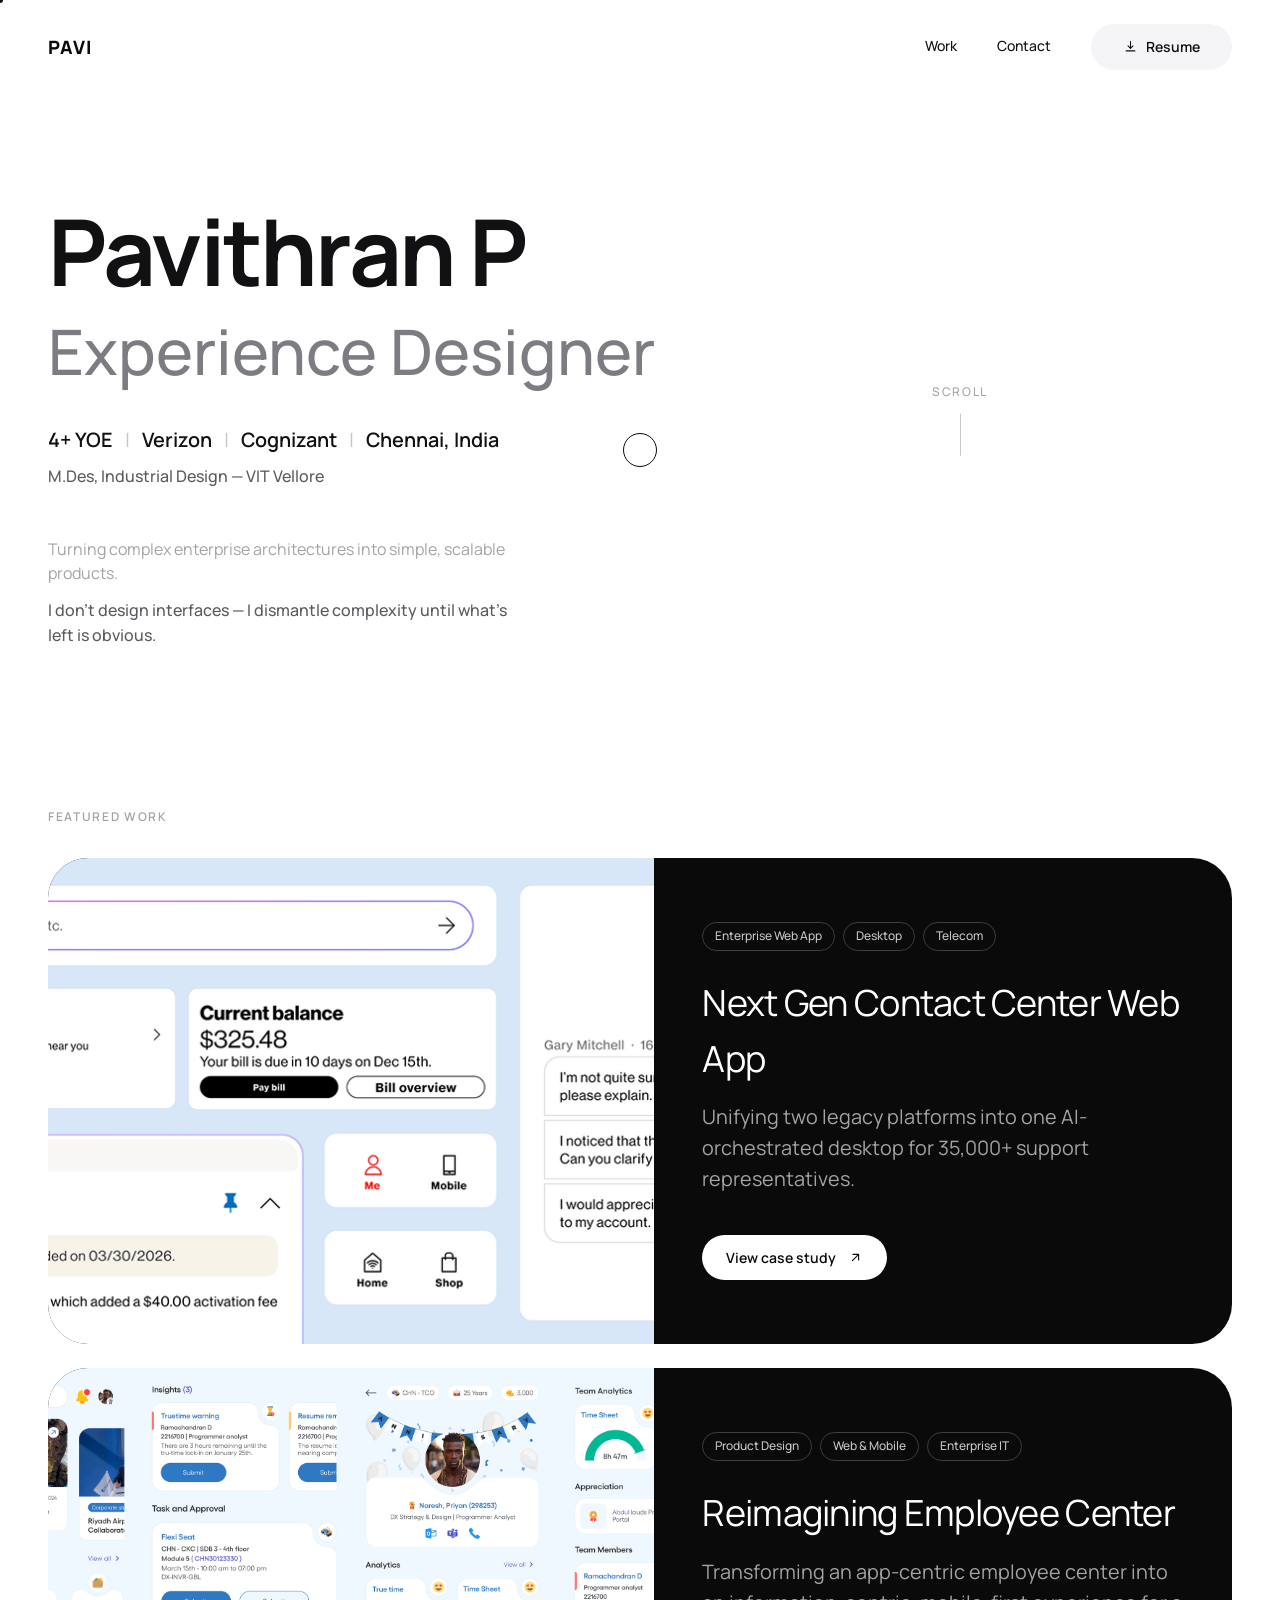
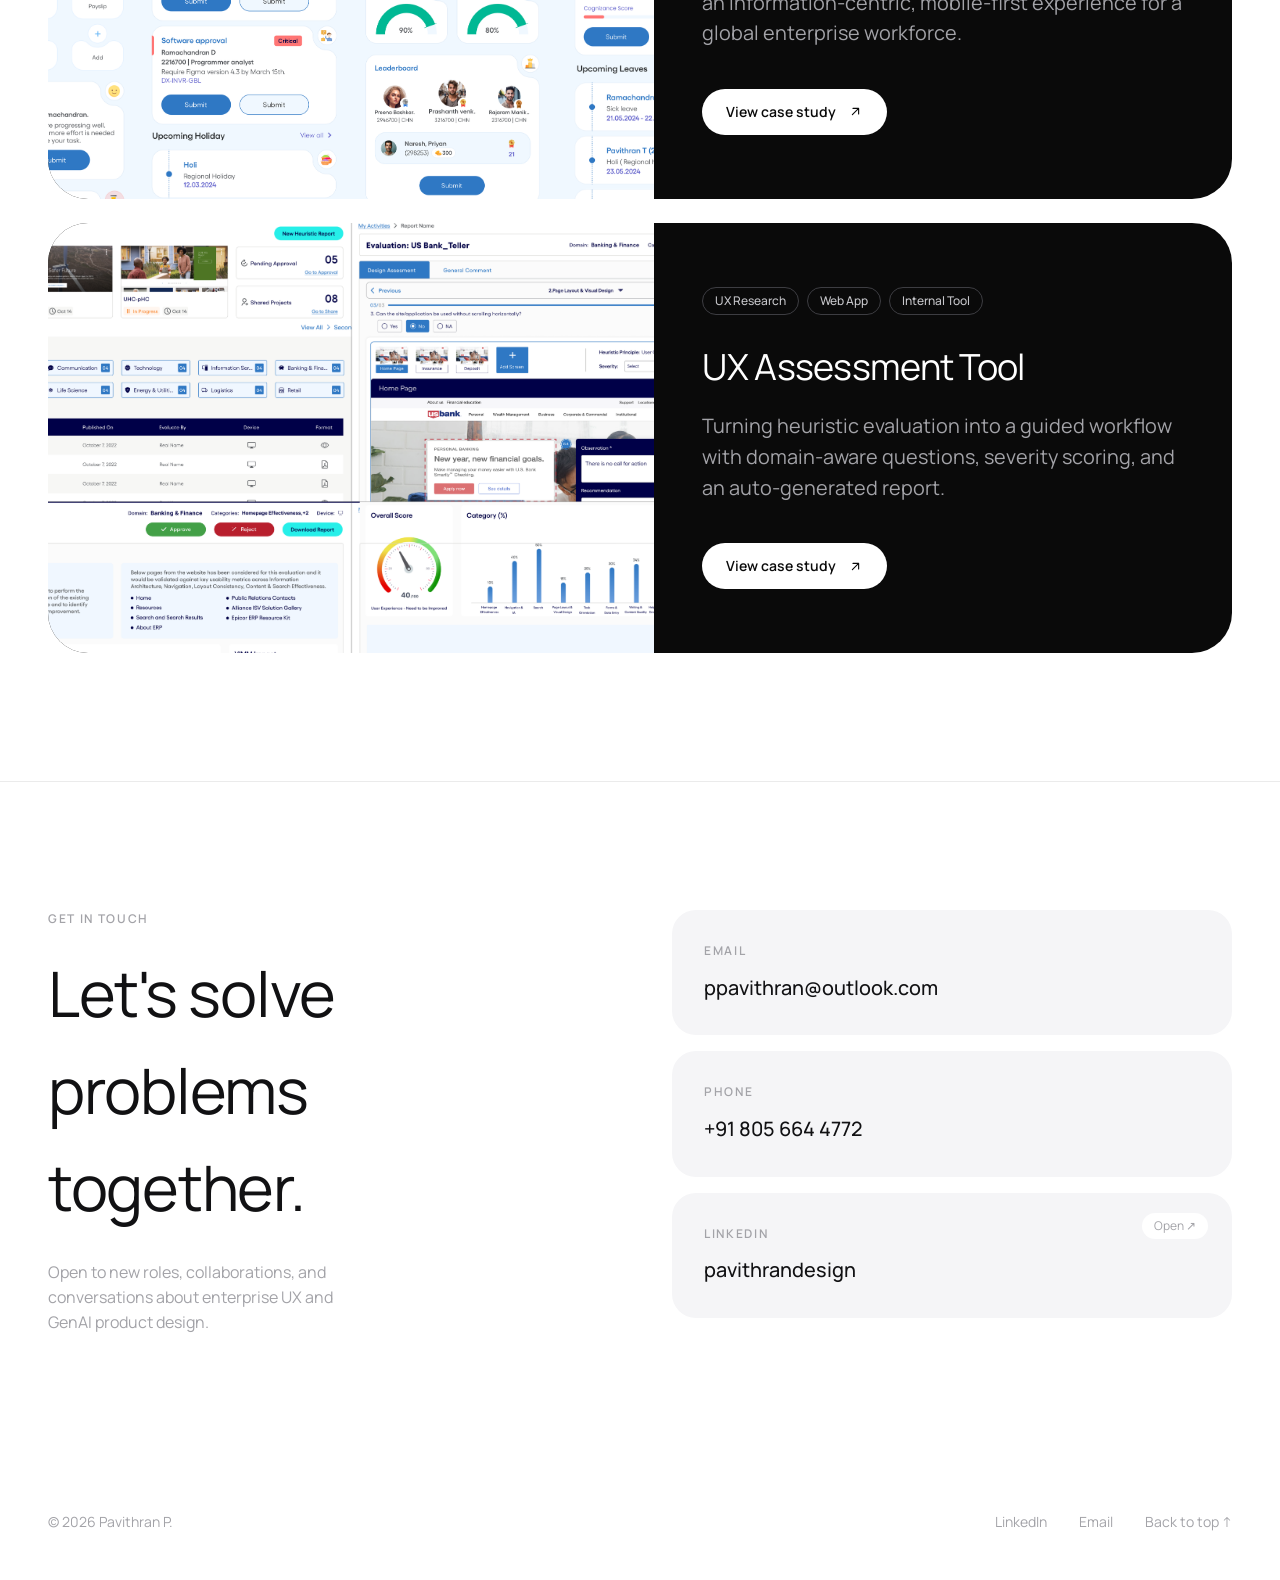
==== index.html @ 43419c45 "Revert homepage Featured Work to stacked layout Co-Authored-By: Claude Sonnet 5 <noreply@anthropic.c" ====
<!DOCTYPE html>
<html lang="en">
<head>
<meta charset="UTF-8">
<meta name="viewport" content="width=device-width, initial-scale=1.0">
<title>Pavithran P — Senior Product Designer, Enterprise UX</title>
<meta name="description" content="Pavithran P is a Senior Product Designer specializing in Enterprise UX and Conversational AI — turning complex enterprise architectures into simple, scalable products.">
<meta name="view-transition" content="same-origin">
<link rel="icon" type="image/png" href="assets/images/favicon.png">
<link rel="stylesheet" href="assets/css/styles.css">
</head>
<body>
<a class="skip-link" href="#main">Skip to content</a>

<header class="site-nav">
  <a href="index.html" class="nav-mark" aria-label="Pavithran P — Home">PAVI</a>
  <nav class="nav-links">
    <a class="nav-link" href="#work">Work</a>
    <a class="nav-link" href="#contact">Contact</a>
    <span class="magnetic-wrap">
      <a class="btn btn-ghost" data-magnetic href="assets/resume/Pavithran_Resume.pdf" download><svg viewBox="0 0 24 24" fill="none" xmlns="http://www.w3.org/2000/svg" width="15" height="15"><path d="M12 4v11m0 0l-4-4m4 4l4-4M5 19h14" stroke="currentColor" stroke-width="1.7" stroke-linecap="round" stroke-linejoin="round"/></svg>Resume</a>
    </span>
  </nav>
</header>

<main id="main">
  <section class="hero">
    <h1 class="hero-name">
      <span class="line"><span>Pavithran P</span></span>
    </h1>
    <div class="hero-role-wrap">
      <div class="role-rotator">
        <span class="is-active">Experience Designer</span>
        <span>Product Designer</span>
        <span>UX Researcher</span>
        <span>UX Strategist</span>
      </div>
    </div>
    <div class="hero-facts">
      <div class="fact-row">
        <span>4+ YOE</span>
        <span class="pipe">|</span>
        <span>Verizon</span>
        <span class="pipe">|</span>
        <span>Cognizant</span>
        <span class="pipe">|</span>
        <span>Chennai, India</span>
      </div>
      <div class="fact-row fact-row-secondary">
        <span>M.Des, Industrial Design — VIT Vellore</span>
      </div>
    </div>
    <p class="hero-caption">Turning complex enterprise architectures into simple, scalable products.</p>
    <p class="hero-caption hero-philosophy">I don't design interfaces — I dismantle complexity until what's left is obvious.</p>

    <a href="#work" class="hero-scroll-cue">
      <span>Scroll</span>
      <span class="cue-line"></span>
    </a>
  </section>

  <section class="work-section" id="work">
    <p class="eyebrow work-label">Featured Work</p>
    <div class="work-stack">
      <a class="featured-work" href="next-gen-contact-center.html" data-cursor-dark>
        <div class="featured-media" style="view-transition-name: cs-next-gen-contact-center-media;">
          <img src="assets/images/case-studies/next-gen-contact-center/cover.png" alt="Next Gen Contact Center Web App — unified agent desktop preview">
        </div>
        <div class="featured-content">
          <div class="chip-row">
            <span class="chip">Enterprise Web App</span>
            <span class="chip">Desktop</span>
            <span class="chip">Telecom</span>
          </div>
          <h3 style="view-transition-name: cs-next-gen-contact-center-title;">Next Gen Contact Center Web App</h3>
          <p>Unifying two legacy platforms into one AI-orchestrated desktop for 35,000+ support representatives.</p>
          <span class="featured-link">View case study
            <svg viewBox="0 0 24 24" fill="none" xmlns="http://www.w3.org/2000/svg"><path d="M7 17L17 7M17 7H8M17 7V16" stroke="currentColor" stroke-width="1.8" stroke-linecap="round" stroke-linejoin="round"/></svg>
          </span>
        </div>
      </a>
      <a class="featured-work" href="reimagining-employee-center.html" data-cursor-dark>
        <div class="featured-media" style="view-transition-name: cs-reimagining-employee-center-media;">
          <img src="assets/images/case-studies/reimagining-employee-center/cover.png" alt="Reimagined employee center — home, insights, profile, and team analytics screens">
        </div>
        <div class="featured-content">
          <div class="chip-row">
            <span class="chip">Product Design</span>
            <span class="chip">Web &amp; Mobile</span>
            <span class="chip">Enterprise IT</span>
          </div>
          <h3 style="view-transition-name: cs-reimagining-employee-center-title;">Reimagining Employee Center</h3>
          <p>Transforming an app-centric employee center into an information-centric, mobile-first experience for a global enterprise workforce.</p>
          <span class="featured-link">View case study
            <svg viewBox="0 0 24 24" fill="none" xmlns="http://www.w3.org/2000/svg"><path d="M7 17L17 7M17 7H8M17 7V16" stroke="currentColor" stroke-width="1.8" stroke-linecap="round" stroke-linejoin="round"/></svg>
          </span>
        </div>
      </a>
      <a class="featured-work" href="ux-assessment-tool.html" data-cursor-dark>
        <div class="featured-media" style="view-transition-name: cs-ux-assessment-tool-media;">
          <img src="assets/images/case-studies/ux-assessment-tool/cover.png" alt="UX Assessment Tool — My Activities dashboard, evaluation workspace, and generated report">
        </div>
        <div class="featured-content">
          <div class="chip-row">
            <span class="chip">UX Research</span>
            <span class="chip">Web App</span>
            <span class="chip">Internal Tool</span>
          </div>
          <h3 style="view-transition-name: cs-ux-assessment-tool-title;">UX Assessment Tool</h3>
          <p>Turning heuristic evaluation into a guided workflow with domain-aware questions, severity scoring, and an auto-generated report.</p>
          <span class="featured-link">View case study
            <svg viewBox="0 0 24 24" fill="none" xmlns="http://www.w3.org/2000/svg"><path d="M7 17L17 7M17 7H8M17 7V16" stroke="currentColor" stroke-width="1.8" stroke-linecap="round" stroke-linejoin="round"/></svg>
          </span>
        </div>
      </a>
    </div>
  </section>

  <section class="contact-section" id="contact">
    <div class="contact-intro">
      <p class="eyebrow" style="margin-bottom: var(--sp-4);">Get in touch</p>
      <h2 class="contact-heading">Let's solve problems together.</h2>
      <p class="contact-note">Open to new roles, collaborations, and conversations about enterprise UX and GenAI product design.</p>
    </div>
    <div class="contact-options">
      <div class="contact-card" data-copy="ppavithran@outlook.com">
        <p class="eyebrow">Email</p>
        <p class="contact-value">ppavithran@outlook.com</p>
        <button type="button" class="copy-btn" data-cursor-hover>Copy</button>
      </div>
      <div class="contact-card" data-copy="+91 805 664 4772">
        <p class="eyebrow">Phone</p>
        <p class="contact-value">+91 805 664 4772</p>
        <button type="button" class="copy-btn" data-cursor-hover>Copy</button>
      </div>
      <a class="contact-card" href="https://www.linkedin.com/in/pavithrandesigns/" target="_blank" rel="noopener" data-cursor-hover>
        <p class="eyebrow">LinkedIn</p>
        <p class="contact-value">pavithrandesign</p>
        <span class="copy-btn" style="opacity:1;">Open ↗</span>
      </a>
    </div>
  </section>
</main>

<footer class="site-footer">
  <span>&copy; <span id="year"></span> Pavithran P.</span>
  <div class="footer-links">
    <a href="https://www.linkedin.com/in/pavithrandesigns/" target="_blank" rel="noopener">LinkedIn</a>
    <a href="mailto:ppavithran@outlook.com">Email</a>
    <a class="back-to-top" href="#main">Back to top ↑</a>
  </div>
</footer>

<script>document.getElementById('year').textContent = new Date().getFullYear();</script>
<script src="assets/js/main.js"></script>
</body>
</html>
---- assets/css/styles.css ----
/* ==========================================================================
   PAVI — Design System
   Monochrome, flat, Apple-adjacent. Black / White / Cool Neutral Grey.
   Typography: Manrope, everywhere — UI, body, and display.
   ========================================================================== */

@import url('https://fonts.googleapis.com/css2?family=Manrope:wght@400;500;600;700;800&display=swap');

:root {
  /* ---- Color ---- */
  --black: #0a0a0a;
  --white: #ffffff;
  --grey-25: #fbfbfc;
  --grey-50: #f5f5f7;   /* cool neutral — Apple-adjacent */
  --grey-100: #ececee;
  --grey-200: #dedee1;
  --grey-300: #c6c6ca;
  --grey-400: #a3a3a8;
  --grey-500: #7c7c82;
  --grey-600: #5a5a60;
  --grey-700: #3d3d42;
  --grey-800: #232326;
  --ink: #111113;

  --surface: var(--white);
  --surface-alt: var(--grey-50);
  --text-primary: var(--ink);
  --text-secondary: var(--grey-600);
  --text-tertiary: var(--grey-400);
  --border-hairline: rgba(10, 10, 10, 0.08);

  /* ---- Type ---- */
  --font-sans: 'Manrope', -apple-system, BlinkMacSystemFont, 'Segoe UI', sans-serif;
  --font-serif: 'Manrope', -apple-system, BlinkMacSystemFont, 'Segoe UI', sans-serif;

  --fs-hero: clamp(2.75rem, 3.2rem + 3.2vw, 6.25rem);
  --fs-display: clamp(2.1rem, 2rem + 2.4vw, 4rem);
  --fs-h2: clamp(1.5rem, 1.3rem + 1.2vw, 2.25rem);
  --fs-cs-headline: clamp(1.75rem, 1.6rem + 1.8vw, 2.75rem); /* case-study section headlines — smaller than --fs-display */
  --fs-cs-stat: clamp(1.5rem, 1.4rem + 1.6vw, 2.5rem); /* case-study stat numbers — smaller than --fs-cs-headline */
  --fs-h3: clamp(1.15rem, 1.05rem + 0.5vw, 1.5rem);
  --fs-body-lg: clamp(1.05rem, 1rem + 0.3vw, 1.3rem);
  --fs-body: 1rem;
  --fs-small: 0.875rem;
  --fs-micro: 0.75rem;

  --lh-tight: 1.05;
  --lh-snug: 1.25;
  --lh-normal: 1.55;

  /* ---- Space (4px base) ---- */
  --sp-1: 0.25rem;
  --sp-2: 0.5rem;
  --sp-3: 0.75rem;
  --sp-4: 1rem;
  --sp-5: 1.5rem;
  --sp-6: 2rem;
  --sp-7: 2.5rem;
  --sp-8: 3rem;
  --sp-10: 4rem;
  --sp-12: 6rem;
  --sp-16: 8rem;
  --sp-20: 10rem;

  /* ---- Radius (soft, app-icon feel) ---- */
  --r-sm: 16px;
  --r-md: 24px;
  --r-lg: 32px;
  --r-xl: 40px;
  --r-pill: 999px;

  /* ---- Motion ---- */
  --ease-out: cubic-bezier(0.16, 1, 0.3, 1);
  --ease-in-out: cubic-bezier(0.65, 0, 0.35, 1);
  --dur-fast: 0.25s;
  --dur-med: 0.5s;
  --dur-slow: 0.9s;

  --container: 1320px;
  --gutter: clamp(1.25rem, 4vw, 3rem);

  view-transition-name: none;
}

/* ---- Reset ---- */
*, *::before, *::after { box-sizing: border-box; margin: 0; padding: 0; }
html { scroll-behavior: smooth; }
@media (prefers-reduced-motion: reduce) {
  html { scroll-behavior: auto; }
  *, *::before, *::after {
    animation-duration: 0.01ms !important;
    animation-iteration-count: 1 !important;
    transition-duration: 0.01ms !important;
    scroll-behavior: auto !important;
  }
}

body {
  font-family: var(--font-sans);
  background: var(--surface);
  color: var(--text-primary);
  font-size: var(--fs-body);
  line-height: var(--lh-normal);
  -webkit-font-smoothing: antialiased;
  overflow-x: hidden;
}

img, svg, video { display: block; max-width: 100%; }
a { color: inherit; text-decoration: none; }
ul, ol { list-style: none; }
button { font: inherit; color: inherit; background: none; border: none; cursor: pointer; }
input, textarea { font: inherit; }

h1, h2, h3, h4 { font-weight: 500; letter-spacing: -0.02em; }

.container {
  width: 100%;
  max-width: var(--container);
  margin: 0 auto;
  padding-left: var(--gutter);
  padding-right: var(--gutter);
}

.eyebrow {
  font-size: var(--fs-micro);
  font-weight: 600;
  letter-spacing: 0.14em;
  text-transform: uppercase;
  color: var(--text-tertiary);
}

.sr-only {
  position: absolute; width: 1px; height: 1px;
  padding: 0; margin: -1px; overflow: hidden;
  clip: rect(0,0,0,0); white-space: nowrap; border: 0;
}

/* Skip link */
.skip-link {
  position: absolute; top: -100px; left: var(--sp-4);
  background: var(--black); color: var(--white);
  padding: var(--sp-3) var(--sp-5); border-radius: var(--r-sm);
  z-index: 999; transition: top var(--dur-fast) var(--ease-out);
}
.skip-link:focus { top: var(--sp-4); }

/* ==========================================================================
   Custom Cursor (concentric dot + outline) — desktop / fine pointer only
   ========================================================================== */
.cursor-dot,
.cursor-ring {
  position: fixed;
  top: 0; left: 0;
  pointer-events: none;
  z-index: 9999;
  border-radius: 50%;
  transform: translate(-50%, -50%);
  will-change: transform;
}
.cursor-dot {
  width: 6px; height: 6px;
  background: var(--black);
  transition: opacity var(--dur-fast) var(--ease-out), width var(--dur-fast) var(--ease-out), height var(--dur-fast) var(--ease-out), background var(--dur-fast) var(--ease-out);
}
.cursor-ring {
  width: 34px; height: 34px;
  border: 1.5px solid var(--black);
  transition: opacity var(--dur-fast) var(--ease-out), width var(--dur-med) var(--ease-out), height var(--dur-med) var(--ease-out), border-color var(--dur-fast) var(--ease-out), background var(--dur-fast) var(--ease-out);
}
body.has-custom-cursor { cursor: none; }
body.has-custom-cursor a,
body.has-custom-cursor button,
body.has-custom-cursor .featured-work { cursor: none; }

.cursor-ring.is-hovering {
  width: 56px; height: 56px;
  background: rgba(10,10,10,0.04);
}
.cursor-ring.is-hidden,
.cursor-dot.is-hidden { opacity: 0; }
.cursor-ring.is-dark { border-color: var(--white); }
.cursor-dot.is-dark { background: var(--white); }

@media (hover: none), (pointer: coarse) {
  .cursor-dot, .cursor-ring { display: none; }
}

/* ==========================================================================
   Nav
   ========================================================================== */
.site-nav {
  position: sticky;
  top: 0;
  z-index: 500;
  display: flex;
  align-items: center;
  justify-content: space-between;
  padding: var(--sp-5) var(--gutter);
  background: rgba(255,255,255,0.72);
  backdrop-filter: none;
  border-bottom: 1px solid transparent;
  transition: transform var(--dur-med) var(--ease-out), border-color var(--dur-med) var(--ease-out), background var(--dur-med) var(--ease-out);
}
.site-nav.is-scrolled {
  background: rgba(255,255,255,0.92);
  border-bottom-color: var(--border-hairline);
}
.site-nav.is-hidden { transform: translateY(-100%); }

.nav-mark {
  display: flex;
  align-items: center;
  gap: var(--sp-2);
  font-family: var(--font-sans);
  font-weight: 800;
  font-size: 1.15rem;
  letter-spacing: 0.06em;
  color: var(--black);
}

.nav-back {
  display: flex;
  align-items: center;
  gap: var(--sp-2);
  font-size: var(--fs-small);
  font-weight: 500;
  padding: var(--sp-2) var(--sp-3);
  margin-left: calc(var(--sp-3) * -1);
  border-radius: var(--r-pill);
  transition: background var(--dur-fast) var(--ease-out), gap var(--dur-fast) var(--ease-out);
}
.nav-back:hover { background: var(--grey-100); gap: var(--sp-3); }
.nav-back svg { width: 16px; height: 16px; }

.nav-case-name {
  position: absolute;
  left: 50%;
  transform: translateX(-50%);
  font-size: var(--fs-small);
  font-weight: 500;
  color: var(--text-secondary);
  white-space: nowrap;
}

.nav-links {
  display: flex;
  align-items: center;
  gap: var(--sp-7);
}
.nav-link {
  font-size: var(--fs-small);
  font-weight: 500;
  position: relative;
  padding-bottom: 2px;
}
.nav-link::after {
  content: '';
  position: absolute;
  left: 0; bottom: -2px;
  width: 100%; height: 1px;
  background: currentColor;
  transform: scaleX(0);
  transform-origin: right;
  transition: transform var(--dur-fast) var(--ease-out);
}
.nav-link:hover::after { transform: scaleX(1); transform-origin: left; }

.btn {
  display: inline-flex;
  align-items: center;
  justify-content: center;
  gap: var(--sp-2);
  font-size: var(--fs-small);
  font-weight: 600;
  padding: var(--sp-3) var(--sp-6);
  border-radius: var(--r-pill);
  white-space: nowrap;
}
.btn-primary { background: var(--black); color: var(--white); }
.btn-primary:hover { background: var(--grey-800); }
.btn-ghost { background: var(--grey-50); color: var(--text-primary); }
.btn-ghost:hover { background: var(--grey-100); }

.magnetic-wrap { display: inline-block; }

/* ==========================================================================
   Hero
   ========================================================================== */
.hero {
  position: relative;
  padding: clamp(4rem, 12vh, 8rem) var(--gutter) var(--sp-12);
  max-width: var(--container);
  margin: 0 auto;
}

/* Scroll cue — sits in the open space beside the hero text, quiet by design */
.hero-scroll-cue {
  position: absolute;
  left: 75%;
  top: 50%;
  transform: translate(-50%, -50%);
  display: flex;
  flex-direction: column;
  align-items: center;
  gap: var(--sp-3);
  opacity: 0;
  transition: opacity 1s var(--ease-out) 1s;
}
.is-loaded .hero-scroll-cue { opacity: 1; }
.hero-scroll-cue span:first-child {
  font-size: var(--fs-micro);
  font-weight: 500;
  letter-spacing: 0.14em;
  text-transform: uppercase;
  color: var(--text-tertiary);
  transition: color var(--dur-fast) var(--ease-out);
}
.hero-scroll-cue:hover span:first-child { color: var(--text-secondary); }
.hero-scroll-cue .cue-line {
  width: 1px;
  height: 42px;
  background: var(--grey-300);
  animation: cue-breathe 2.2s ease-in-out infinite;
}
@keyframes cue-breathe {
  0%, 100% { opacity: 0.35; transform: translateY(0); }
  50% { opacity: 1; transform: translateY(6px); }
}
@media (max-width: 1180px) { .hero-scroll-cue { display: none; } }
@media (prefers-reduced-motion: reduce) { .hero-scroll-cue .cue-line { animation: none; } }

/* Name — the dominant element in the hero */
.hero-name {
  font-family: var(--font-sans);
  font-weight: 700;
  font-size: var(--fs-hero);
  line-height: var(--lh-tight);
  letter-spacing: -0.03em;
}
.hero-name .line { display: block; overflow: hidden; }
.hero-name .line span {
  display: inline-block;
  transform: translateY(110%);
  transition: transform 0.9s var(--ease-out);
}
.is-loaded .hero-name .line span { transform: translateY(0); }
.hero-name .line:nth-child(1) span { transition-delay: 0.05s; }

/* Rotating role — second-largest beat, sits right under the name */
.hero-role-wrap {
  margin-top: var(--sp-3);
  overflow: hidden;
  opacity: 0;
  transform: translateY(16px);
  transition: opacity 0.8s var(--ease-out) 0.3s, transform 0.8s var(--ease-out) 0.3s;
}
.is-loaded .hero-role-wrap { opacity: 1; transform: translateY(0); }
.hero-role-wrap .role-rotator {
  position: relative;
  font-size: var(--fs-display);
  height: 1.3em;
  line-height: 1.3;
}
.hero-role-wrap .role-rotator span {
  position: absolute;
  left: 0; top: 0;
  font-family: var(--font-sans);
  font-style: normal;
  font-weight: 500;
  font-size: inherit;
  line-height: inherit;
  color: var(--grey-500);
  opacity: 0;
  transform: translateY(20px);
  transition: opacity 0.5s var(--ease-in-out), transform 0.5s var(--ease-in-out);
}
.hero-role-wrap .role-rotator span.is-active { opacity: 1; transform: translateY(0); }
.hero-role-wrap .role-rotator span.is-exiting { opacity: 0; transform: translateY(-20px); }

/* Fact rows — 5 YOE / Verizon / Cognizant, then M.Des — sit right under the role */
.hero-facts {
  margin-top: var(--sp-6);
  display: flex;
  flex-direction: column;
  gap: var(--sp-2);
  opacity: 0;
  transform: translateY(12px);
  transition: opacity 0.8s var(--ease-out) 0.4s, transform 0.8s var(--ease-out) 0.4s;
}
.is-loaded .hero-facts { opacity: 1; transform: translateY(0); }
.hero-facts .fact-row {
  display: flex;
  flex-wrap: wrap;
  align-items: center;
  gap: var(--sp-2) var(--sp-3);
  font-size: var(--fs-body-lg);
  font-weight: 600;
  color: var(--text-primary);
}
.hero-facts .fact-row .pipe { color: var(--grey-300); font-weight: 400; }
.hero-facts .fact-row.fact-row-secondary { font-size: var(--fs-body); font-weight: 500; color: var(--text-secondary); }

/* Secondary, smaller supporting lines */
.hero-caption {
  margin-top: var(--sp-3);
  max-width: 48ch;
  font-size: var(--fs-body);
  color: var(--text-tertiary);
  opacity: 0;
  transform: translateY(10px);
  transition: opacity 0.8s var(--ease-out) 0.5s, transform 0.8s var(--ease-out) 0.5s;
}
.is-loaded .hero-caption { opacity: 1; transform: translateY(0); }
.hero-caption:first-of-type { margin-top: var(--sp-8); }
.hero-caption.hero-philosophy { color: var(--text-secondary); font-weight: 500; }

/* ==========================================================================
   Featured Work — editorial split layout (no grid, single case study)
   ========================================================================== */
.work-section { padding: var(--sp-10) var(--gutter) var(--sp-16); max-width: var(--container); margin: 0 auto; }
.work-label { margin-bottom: var(--sp-6); }

.work-stack {
  display: flex;
  flex-direction: column;
  gap: var(--sp-5);
}
.work-stack .cs-next-card {
  margin: 0;
}

.featured-work {
  display: grid;
  grid-template-columns: 1.05fr 1fr;
  align-items: stretch;
  border-radius: var(--r-xl);
  overflow: hidden;
  background: var(--black);
  color: var(--white);
  opacity: 0;
  transform: translateY(28px);
  transition: opacity var(--dur-slow) var(--ease-out), transform var(--dur-slow) var(--ease-out);
}
.featured-work.is-visible { opacity: 1; transform: translateY(0); }

.featured-media {
  position: relative;
  min-height: 420px;
  overflow: hidden;
}
.featured-media img,
.featured-media .placeholder-block {
  width: 100%; height: 100%;
  object-fit: cover;
  border-radius: 0;
  transition: transform 0.7s var(--ease-out);
}
.featured-work:hover .featured-media img,
.featured-work:hover .featured-media .placeholder-block { transform: scale(1.03); }

.featured-content {
  padding: var(--sp-10) var(--sp-8);
  display: flex;
  flex-direction: column;
  justify-content: center;
}
.chip-row {
  display: flex;
  flex-wrap: wrap;
  gap: var(--sp-2);
  margin-bottom: var(--sp-5);
}
.chip {
  font-size: var(--fs-micro);
  font-weight: 500;
  color: var(--grey-300);
  border: 1px solid var(--grey-700);
  padding: var(--sp-1) var(--sp-3);
  border-radius: var(--r-pill);
}
.featured-content h3 {
  font-family: var(--font-serif);
  font-size: var(--fs-h2);
  font-weight: 400;
  margin-bottom: var(--sp-4);
}
.featured-content p {
  color: var(--grey-400);
  font-size: var(--fs-body-lg);
  max-width: 42ch;
  margin-bottom: var(--sp-7);
}
.featured-link {
  display: inline-flex;
  align-items: center;
  gap: var(--sp-3);
  font-size: var(--fs-small);
  font-weight: 600;
  width: fit-content;
  padding: var(--sp-3) var(--sp-5);
  border-radius: var(--r-pill);
  background: var(--white);
  color: var(--black);
  transition: gap var(--dur-fast) var(--ease-out);
}
.featured-work:hover .featured-link { gap: var(--sp-4); }
.featured-link svg { width: 15px; height: 15px; }

/* ==========================================================================
   Contact section — two columns: message + contact options
   ========================================================================== */
.contact-section {
  padding: var(--sp-16) var(--gutter);
  max-width: var(--container);
  margin: 0 auto;
  border-top: 1px solid var(--border-hairline);
  display: grid;
  grid-template-columns: 1fr 1fr;
  gap: var(--sp-10);
  align-items: start;
}
.contact-intro { max-width: 32ch; }
.contact-heading {
  font-family: var(--font-serif);
  font-weight: 400;
  font-size: var(--fs-display);
}
.contact-note {
  margin-top: var(--sp-5);
  font-size: var(--fs-body);
  color: var(--text-tertiary);
  max-width: 40ch;
}
.contact-options {
  display: flex;
  flex-direction: column;
  gap: var(--sp-4);
}
.contact-card {
  border-radius: var(--r-md);
  background: var(--grey-50);
  padding: var(--sp-6);
  position: relative;
}
.contact-card .eyebrow { margin-bottom: var(--sp-3); }
.contact-card .contact-value {
  font-size: var(--fs-body-lg);
  font-weight: 500;
}
.copy-btn {
  position: absolute;
  top: var(--sp-5); right: var(--sp-5);
  font-size: var(--fs-micro);
  color: var(--text-tertiary);
  padding: var(--sp-1) var(--sp-3);
  border-radius: var(--r-pill);
  background: var(--white);
  opacity: 0;
  transform: translateY(-4px);
  transition: opacity var(--dur-fast), transform var(--dur-fast);
}
.contact-card:hover .copy-btn { opacity: 1; transform: translateY(0); }
.copy-btn.is-copied { color: var(--black); font-weight: 600; }

/* ==========================================================================
   Footer
   ========================================================================== */
.site-footer {
  padding: var(--sp-8) var(--gutter);
  max-width: var(--container);
  margin: 0 auto;
  display: flex;
  align-items: center;
  justify-content: space-between;
  flex-wrap: wrap;
  gap: var(--sp-4);
  font-size: var(--fs-small);
  color: var(--text-tertiary);
}
.footer-links { display: flex; gap: var(--sp-6); }
.footer-links a { transition: color var(--dur-fast); }
.footer-links a:hover { color: var(--text-primary); }
.back-to-top {
  display: inline-flex; align-items: center; gap: var(--sp-2);
  transition: gap var(--dur-fast);
}
.back-to-top:hover { gap: var(--sp-3); color: var(--text-primary); }

/* ==========================================================================
   Placeholder block (reusable)
   ========================================================================== */
.placeholder-block {
  width: 100%; height: 100%;
  min-height: 220px;
  background:
    repeating-linear-gradient(135deg, var(--grey-100) 0 2px, transparent 2px 14px);
  background-color: var(--grey-50);
  border-radius: inherit;
  display: flex;
  align-items: center;
  justify-content: center;
}
.placeholder-block .placeholder-tag {
  font-size: var(--fs-micro);
  letter-spacing: 0.08em;
  text-transform: uppercase;
  color: var(--grey-400);
  background: var(--white);
  padding: var(--sp-2) var(--sp-4);
  border-radius: var(--r-pill);
  border: 1px solid var(--border-hairline);
}

/* ==========================================================================
   Responsive
   ========================================================================== */
@media (max-width: 1024px) {
  .featured-work { grid-template-columns: 1fr; }
  .featured-media { min-height: 320px; }
  .contact-section { grid-template-columns: 1fr; }
}
@media (max-width: 640px) {
  .nav-links { gap: var(--sp-4); }
  .nav-links .nav-link { display: none; }
  .nav-case-name { display: none; }
  .site-nav { padding: var(--sp-4) var(--gutter); }
}

/* ==========================================================================
   Case Study Page
   ========================================================================== */
.cs-hero {
  padding: clamp(3rem, 10vh, 6rem) var(--gutter) var(--sp-10);
  max-width: var(--container);
  margin: 0 auto;
}
.cs-hero .eyebrow { margin-bottom: var(--sp-5); }
.cs-hero h1 {
  font-family: var(--font-serif);
  font-weight: 400;
  font-size: var(--fs-hero);
  line-height: var(--lh-tight);
  max-width: 20ch;
}
.cs-hero .cs-dek {
  margin-top: var(--sp-6);
  font-size: var(--fs-body-lg);
  color: var(--text-secondary);
  max-width: 56ch;
}
.cs-hero .cs-meta {
  margin-top: var(--sp-8);
  display: flex;
  gap: var(--sp-8);
  flex-wrap: wrap;
  padding-top: var(--sp-6);
  border-top: 1px solid var(--border-hairline);
}
.cs-meta-item .eyebrow { margin-bottom: var(--sp-2); }
.cs-meta-item p { font-size: var(--fs-small); max-width: 26ch; color: var(--text-secondary); }

.cs-cover {
  max-width: var(--container);
  margin: 0 auto var(--sp-16);
  padding: 0 var(--gutter);
}
.cs-cover .placeholder-block { min-height: 420px; border-radius: var(--r-xl); }

.cs-section {
  max-width: var(--container);
  margin: 0 auto;
  padding: var(--sp-16) var(--gutter);
  border-top: 1px solid var(--border-hairline);
}
.cs-section-inner { display: grid; grid-template-columns: 0.8fr 2.2fr; gap: var(--sp-10); }
.cs-section-label { position: sticky; top: 7rem; align-self: start; }

.cs-headline {
  font-family: var(--font-serif);
  font-weight: 400;
  font-size: var(--fs-cs-headline);
  line-height: var(--lh-tight);
  max-width: 20ch;
  margin-bottom: var(--sp-6);
}
.cs-headline .reveal-line { overflow: hidden; }
.cs-headline .reveal-line span {
  display: inline-block;
  opacity: 0;
  transform: translateY(40%);
  transition: opacity 0.7s var(--ease-out), transform 0.7s var(--ease-out);
}
.cs-headline.is-revealed .reveal-line span { opacity: 1; transform: translateY(0); }

.cs-body p { font-size: var(--fs-body-lg); color: var(--text-secondary); max-width: 62ch; margin-bottom: var(--sp-5); }
.cs-body p:last-child { margin-bottom: 0; }

.cs-stat-row {
  display: grid;
  grid-template-columns: repeat(3, 1fr);
  gap: var(--sp-6);
  margin-top: var(--sp-8);
}
.cs-stat .stat-num {
  font-family: var(--font-serif);
  font-size: var(--fs-cs-stat);
  font-weight: 400;
}
.cs-stat .stat-label { font-size: var(--fs-small); color: var(--text-tertiary); margin-top: var(--sp-2); }

.cs-before-after {
  display: grid;
  grid-template-columns: 1fr 1fr;
  gap: var(--sp-5);
  margin-top: var(--sp-8);
}
.ba-card { background: var(--grey-50); border-radius: var(--r-lg); padding: var(--sp-6); }
.ba-card.ba-after { background: var(--black); color: var(--white); }
.ba-card .eyebrow { margin-bottom: var(--sp-4); }
.ba-card.ba-after .eyebrow { color: var(--grey-400); }
.ba-card ul { display: flex; flex-direction: column; gap: var(--sp-3); font-size: var(--fs-small); }
.ba-card li { padding-left: var(--sp-4); position: relative; color: var(--text-secondary); }
.ba-card.ba-after li { color: var(--grey-300); }
.ba-card li::before { content: '—'; position: absolute; left: 0; color: var(--text-tertiary); }

.cs-numbered-list { display: flex; flex-direction: column; gap: var(--sp-6); margin-top: var(--sp-8); }
.numbered-item { display: grid; grid-template-columns: 3rem 1fr; gap: var(--sp-5); }
.numbered-item .num { font-family: var(--font-serif); font-size: var(--fs-h3); color: var(--text-tertiary); }
.numbered-item h4 { font-weight: 600; margin-bottom: var(--sp-2); font-size: var(--fs-body-lg); }
.numbered-item p { color: var(--text-secondary); font-size: var(--fs-body); max-width: 58ch; }

.cs-persona-grid { display: grid; grid-template-columns: repeat(3, 1fr); gap: var(--sp-5); margin-top: var(--sp-8); }
.persona-card { background: var(--grey-50); border-radius: var(--r-lg); padding: var(--sp-6); }
.persona-initial {
  width: 48px; height: 48px; border-radius: 50%;
  background: var(--black); color: var(--white);
  display: flex; align-items: center; justify-content: center;
  font-family: var(--font-serif); font-size: var(--fs-h3);
  margin-bottom: var(--sp-5);
}
.persona-card h4 { font-size: var(--fs-h3); font-family: var(--font-serif); font-weight: 400; }
.persona-card .persona-tag { font-size: var(--fs-micro); text-transform: uppercase; letter-spacing: 0.08em; color: var(--text-tertiary); margin: var(--sp-2) 0 var(--sp-3); }
.persona-card p:last-child { font-size: var(--fs-small); color: var(--text-secondary); }

.cs-quote-grid { display: grid; grid-template-columns: 1fr 1fr; gap: var(--sp-5); margin-top: var(--sp-8); }
.quote-card { background: var(--grey-50); border-radius: var(--r-lg); padding: var(--sp-7); }
.quote-card .quote-mark { font-family: var(--font-serif); font-size: 2.5rem; color: var(--grey-300); line-height: 1; margin-bottom: var(--sp-3); display: block; }
.quote-card blockquote { font-family: var(--font-serif); font-size: var(--fs-h3); font-weight: 400; line-height: var(--lh-snug); margin-bottom: var(--sp-4); }
.quote-card .quote-cap { font-size: var(--fs-small); color: var(--text-tertiary); }

.cs-recs-grid { display: grid; grid-template-columns: 1fr 1fr; gap: var(--sp-8); margin-top: var(--sp-8); }
.recs-col h4 { font-family: var(--font-serif); font-weight: 400; font-size: var(--fs-h3); margin-bottom: var(--sp-5); }
.recs-col ul { display: flex; flex-direction: column; gap: var(--sp-4); }
.recs-col li { font-size: var(--fs-body); color: var(--text-secondary); padding-left: var(--sp-5); position: relative; }
.recs-col li::before { content: ''; position: absolute; left: 0; top: 0.55em; width: 6px; height: 6px; border-radius: 50%; background: var(--grey-300); }

.cs-vision-band {
  background: var(--black);
  color: var(--white);
  border-radius: var(--r-xl);
  padding: var(--sp-12) var(--sp-8);
  margin-top: var(--sp-8);
}
.cs-vision-band .eyebrow { color: var(--grey-500); margin-bottom: var(--sp-5); }
.cs-vision-band p.lead { font-size: var(--fs-body-lg); color: var(--grey-300); max-width: 56ch; margin-bottom: var(--sp-8); }
.cs-vision-band .vision-flag {
  display: inline-block; font-size: var(--fs-micro); letter-spacing: 0.08em; text-transform: uppercase;
  color: var(--grey-500); border: 1px solid var(--grey-700); padding: var(--sp-2) var(--sp-4); border-radius: var(--r-pill);
  margin-bottom: var(--sp-6);
}

.cs-timeline { display: flex; flex-direction: column; gap: 0; margin-top: var(--sp-8); }
.timeline-item {
  display: grid; grid-template-columns: 10rem 1fr; gap: var(--sp-5);
  padding: var(--sp-5) 0; border-top: 1px solid var(--border-hairline);
}
.timeline-item:first-child { border-top: none; }
.timeline-item .t-when { font-size: var(--fs-small); color: var(--text-tertiary); font-weight: 500; }
.timeline-item p { font-size: var(--fs-body); color: var(--text-secondary); }

.cs-closing-note {
  font-size: var(--fs-body-lg);
  color: var(--text-secondary);
  max-width: 58ch;
  margin-top: var(--sp-6);
  padding: var(--sp-6);
  border-left: 2px solid var(--grey-200);
}

.cs-reflect-grid { display: grid; grid-template-columns: repeat(3, 1fr); gap: var(--sp-6); margin-top: var(--sp-8); }
.reflect-card .num { font-family: var(--font-serif); font-size: var(--fs-h2); color: var(--grey-300); margin-bottom: var(--sp-4); }
.reflect-card h4 { font-weight: 600; margin-bottom: var(--sp-3); }
.reflect-card p { font-size: var(--fs-small); color: var(--text-secondary); }

.cs-closing {
  max-width: var(--container);
  margin: 0 auto;
  padding: var(--sp-16) var(--gutter) var(--sp-20);
  text-align: center;
}
.cs-closing h2 { font-family: var(--font-serif); font-weight: 400; font-size: var(--fs-cs-headline); max-width: 20ch; margin: 0 auto var(--sp-6); }
.cs-closing p { color: var(--text-secondary); max-width: 50ch; margin: 0 auto var(--sp-8); }

.cs-next {
  max-width: var(--container);
  margin: 0 auto;
  padding: 0 var(--gutter) var(--sp-16);
}
.cs-next-card {
  border-radius: var(--r-xl);
  border: 1.5px dashed var(--grey-200);
  background: var(--grey-25);
  padding: var(--sp-10) var(--sp-8);
  text-align: center;
}
.cs-next-card .eyebrow { margin-bottom: var(--sp-4); }
.cs-next-card h3 { font-family: var(--font-serif); font-weight: 400; font-size: var(--fs-h2); margin-bottom: var(--sp-3); }
.cs-next-card p { color: var(--text-tertiary); font-size: var(--fs-small); max-width: 48ch; margin: 0 auto; }
a.cs-next-card { display: block; transition: border-color var(--dur-fast) var(--ease-out), background var(--dur-fast) var(--ease-out); }
a.cs-next-card:hover { border-color: var(--grey-300); background: var(--grey-50); }
.cs-next-double { display: grid; grid-template-columns: 1fr 1fr; gap: var(--sp-6); }

@media (max-width: 900px) {
  .cs-section-inner { grid-template-columns: 1fr; gap: var(--sp-5); }
  .cs-section-label { position: static; }
  .cs-stat-row, .cs-before-after, .cs-persona-grid, .cs-quote-grid, .cs-recs-grid, .cs-reflect-grid { grid-template-columns: 1fr; }
  .timeline-item { grid-template-columns: 1fr; gap: var(--sp-2); }
  .cs-next-double { grid-template-columns: 1fr; }
}

.cs-reveal {
  opacity: 0;
  transform: translateY(24px);
  transition: opacity 0.7s var(--ease-out), transform 0.7s var(--ease-out);
}
.cs-reveal.is-visible { opacity: 1; transform: translateY(0); }

/* View Transitions (native, cross-document)
   view-transition-name values are per-case-study (set inline per page, see
   index.html + each case study's .cs-cover/.cs-hero h1) so that multiple
   featured cards on the same page don't share a duplicate name.
   When duplicating case-study-template.html for a new case study, add its
   -media / -title name pair to the selector lists below too. */
@media (prefers-reduced-motion: no-preference) {
  ::view-transition-old(cs-next-gen-contact-center-media),
  ::view-transition-new(cs-next-gen-contact-center-media) {
    animation-duration: 0.6s;
    animation-timing-function: cubic-bezier(0.65, 0, 0.35, 1);
  }
  ::view-transition-old(cs-next-gen-contact-center-title),
  ::view-transition-new(cs-next-gen-contact-center-title) {
    animation-duration: 0.5s;
  }
  ::view-transition-old(cs-reimagining-employee-center-media),
  ::view-transition-new(cs-reimagining-employee-center-media) {
    animation-duration: 0.6s;
    animation-timing-function: cubic-bezier(0.65, 0, 0.35, 1);
  }
  ::view-transition-old(cs-reimagining-employee-center-title),
  ::view-transition-new(cs-reimagining-employee-center-title) {
    animation-duration: 0.5s;
  }
  ::view-transition-old(cs-ux-assessment-tool-media),
  ::view-transition-new(cs-ux-assessment-tool-media) {
    animation-duration: 0.6s;
    animation-timing-function: cubic-bezier(0.65, 0, 0.35, 1);
  }
  ::view-transition-old(cs-ux-assessment-tool-title),
  ::view-transition-new(cs-ux-assessment-tool-title) {
    animation-duration: 0.5s;
  }
}
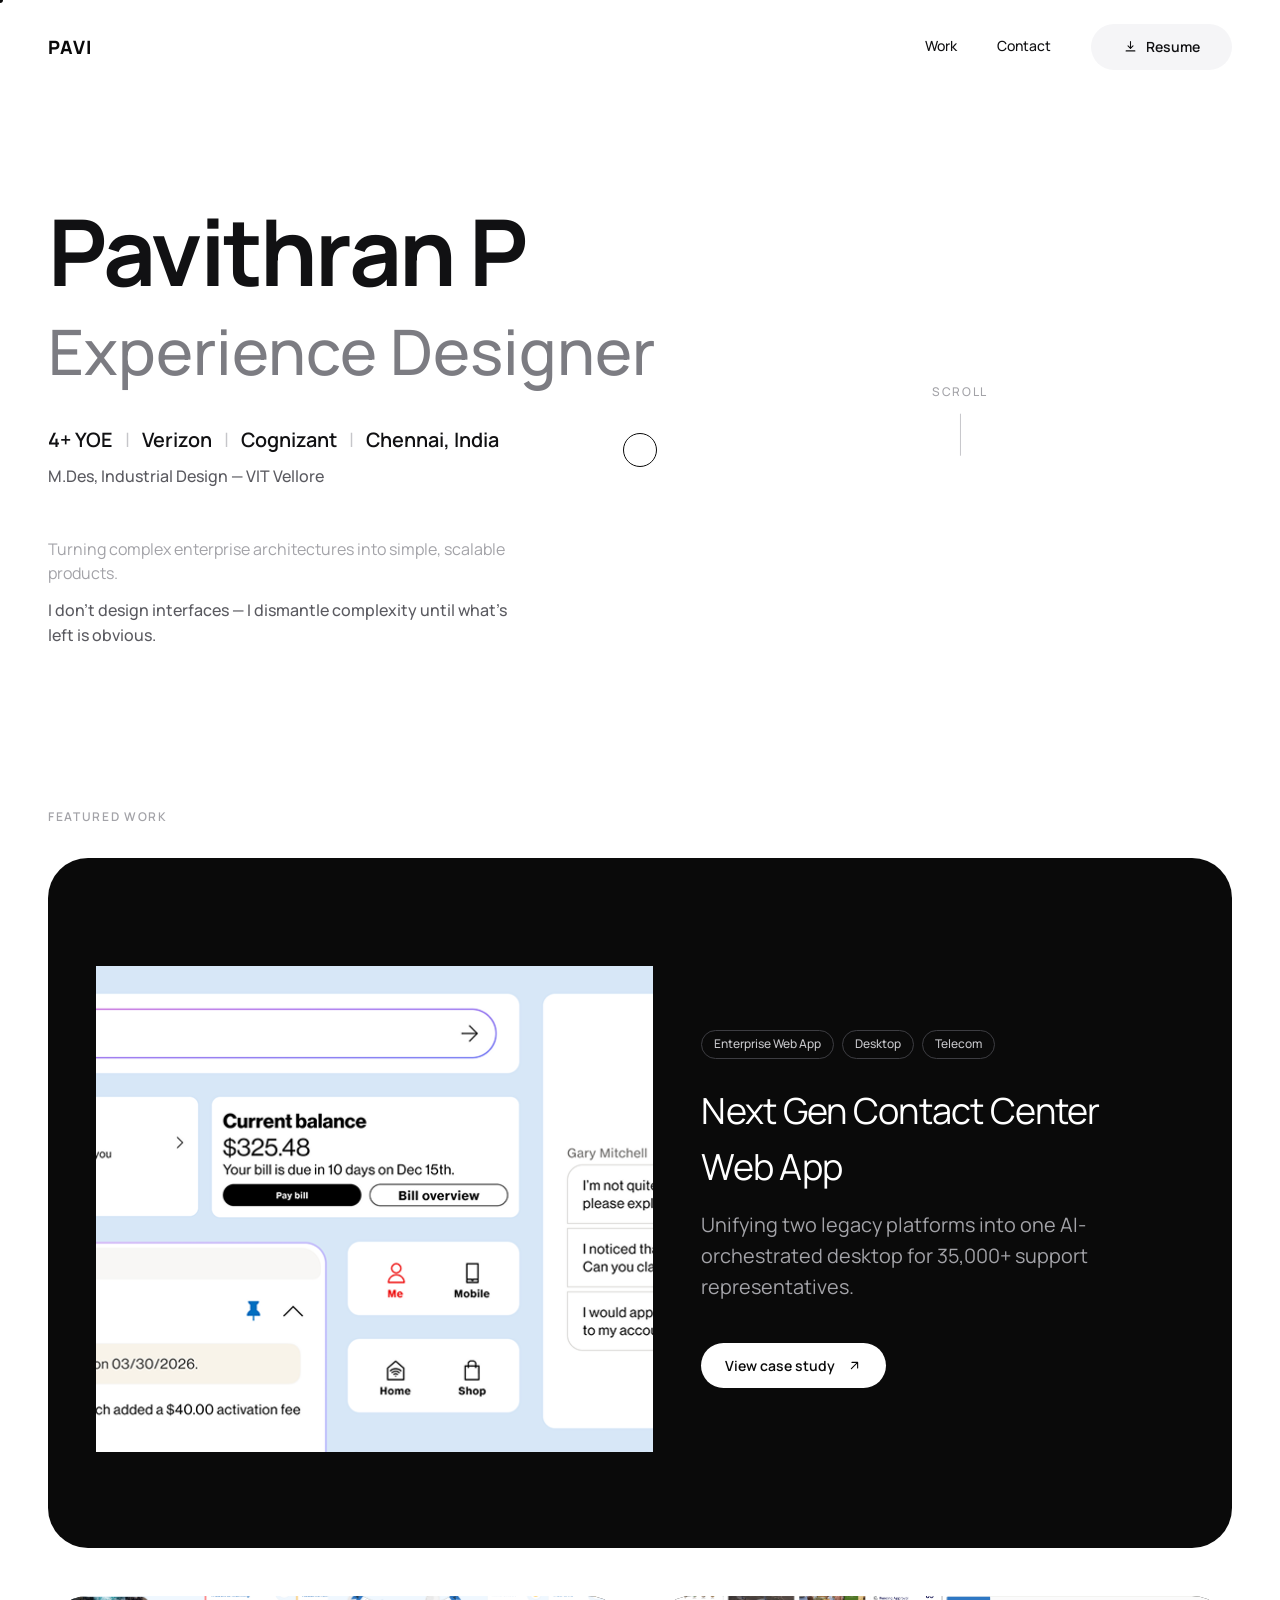
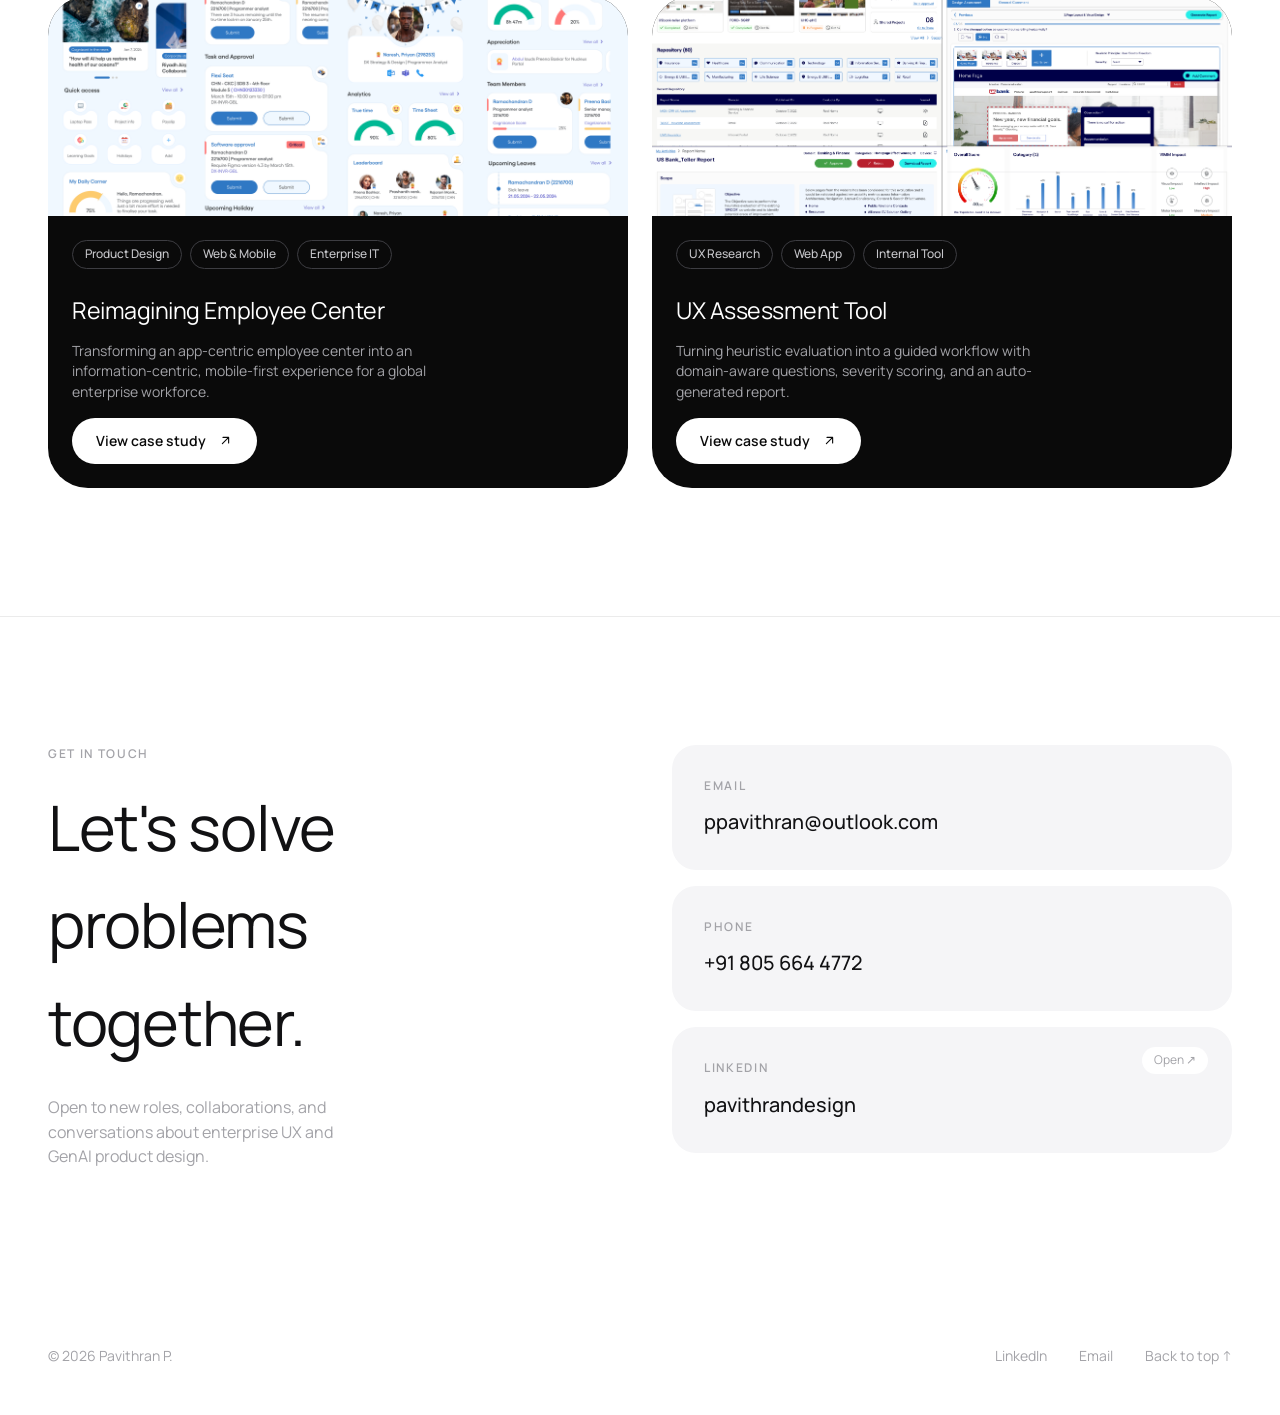
==== commit 59c27a11: "Re-apply hero + grid layout, matched exactly to approved v5 preview Fixes the mismatch between the a" ====
--- a/index.html
+++ b/index.html
@@ -62,7 +62,7 @@
   <section class="work-section" id="work">
     <p class="eyebrow work-label">Featured Work</p>
     <div class="work-stack">
-      <a class="featured-work" href="next-gen-contact-center.html" data-cursor-dark>
+      <a class="featured-work hero" href="next-gen-contact-center.html" data-cursor-dark>
         <div class="featured-media" style="view-transition-name: cs-next-gen-contact-center-media;">
           <img src="assets/images/case-studies/next-gen-contact-center/cover.png" alt="Next Gen Contact Center Web App — unified agent desktop preview">
         </div>
@@ -79,6 +79,7 @@
           </span>
         </div>
       </a>
+      <div class="work-grid">
       <a class="featured-work" href="reimagining-employee-center.html" data-cursor-dark>
         <div class="featured-media" style="view-transition-name: cs-reimagining-employee-center-media;">
           <img src="assets/images/case-studies/reimagining-employee-center/cover.png" alt="Reimagined employee center — home, insights, profile, and team analytics screens">
@@ -113,6 +114,7 @@
           </span>
         </div>
       </a>
+      </div>
     </div>
   </section>
 
--- a/assets/css/styles.css
+++ b/assets/css/styles.css
@@ -506,6 +506,36 @@
 .featured-work:hover .featured-link { gap: var(--sp-4); }
 .featured-link svg { width: 15px; height: 15px; }
 
+/* Hero + grid layout: first .featured-work stays full-width (.hero), the
+   next two sit side-by-side in .work-grid, sharing a row. Values matched
+   to the approved preview exactly. */
+.featured-work.hero .featured-media { min-height: 380px; }
+
+.work-grid {
+  display: grid;
+  grid-template-columns: 1fr 1fr;
+  gap: var(--sp-5);
+  margin-top: var(--sp-5);
+  align-items: stretch;
+}
+.work-grid .featured-work {
+  grid-template-columns: 1fr;
+  display: flex;
+  flex-direction: column;
+}
+.work-grid .featured-media {
+  min-height: 220px;
+  flex: 0 0 220px;
+}
+.work-grid .featured-content {
+  flex: 1 1 auto;
+  padding: var(--sp-5);
+  justify-content: flex-start;
+}
+.work-grid .featured-content h3 { font-size: var(--fs-h3); margin-bottom: var(--sp-3); }
+.work-grid .featured-content p { font-size: var(--fs-small); margin-bottom: var(--sp-4); line-height: 1.45; }
+.work-grid .featured-link { margin-top: auto; }
+
 /* ==========================================================================
    Contact section — two columns: message + contact options
    ========================================================================== */
@@ -617,6 +647,7 @@
 @media (max-width: 1024px) {
   .featured-work { grid-template-columns: 1fr; }
   .featured-media { min-height: 320px; }
+  .work-grid { grid-template-columns: 1fr; }
   .contact-section { grid-template-columns: 1fr; }
 }
 @media (max-width: 640px) {
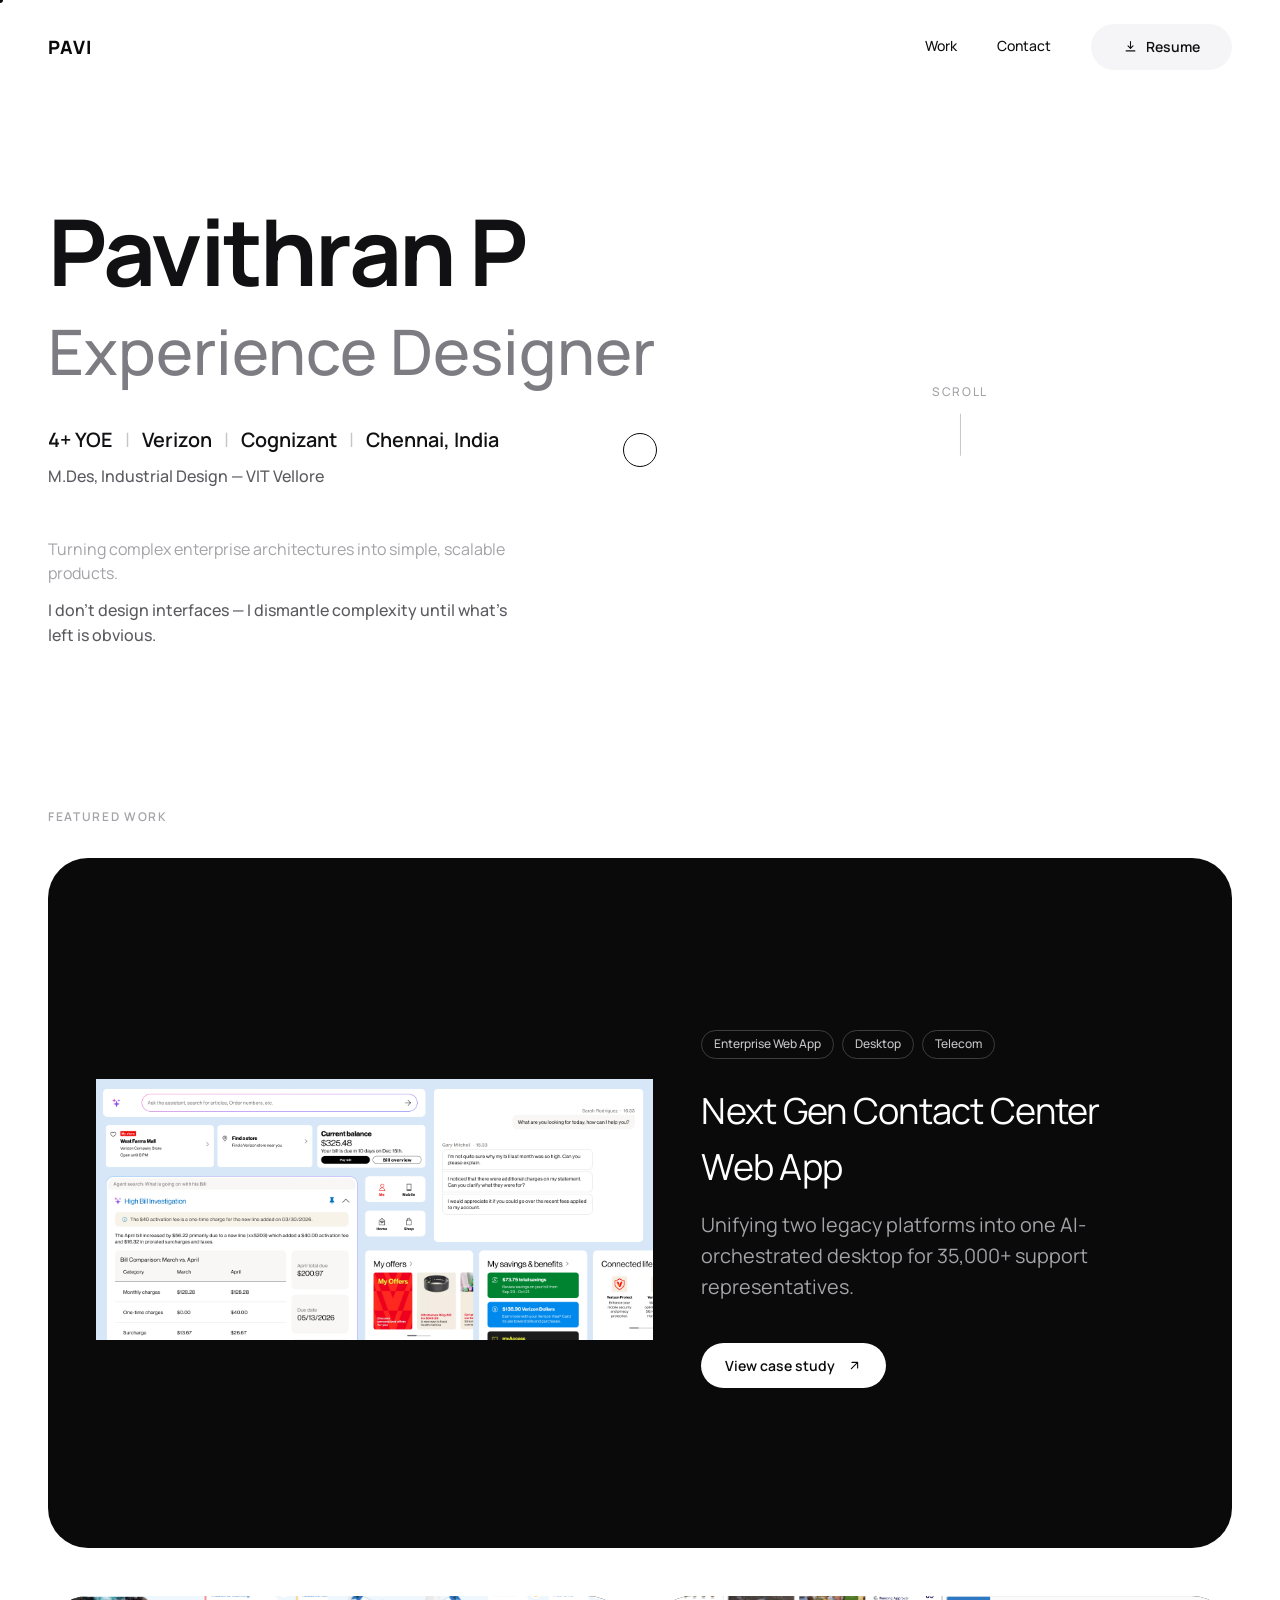
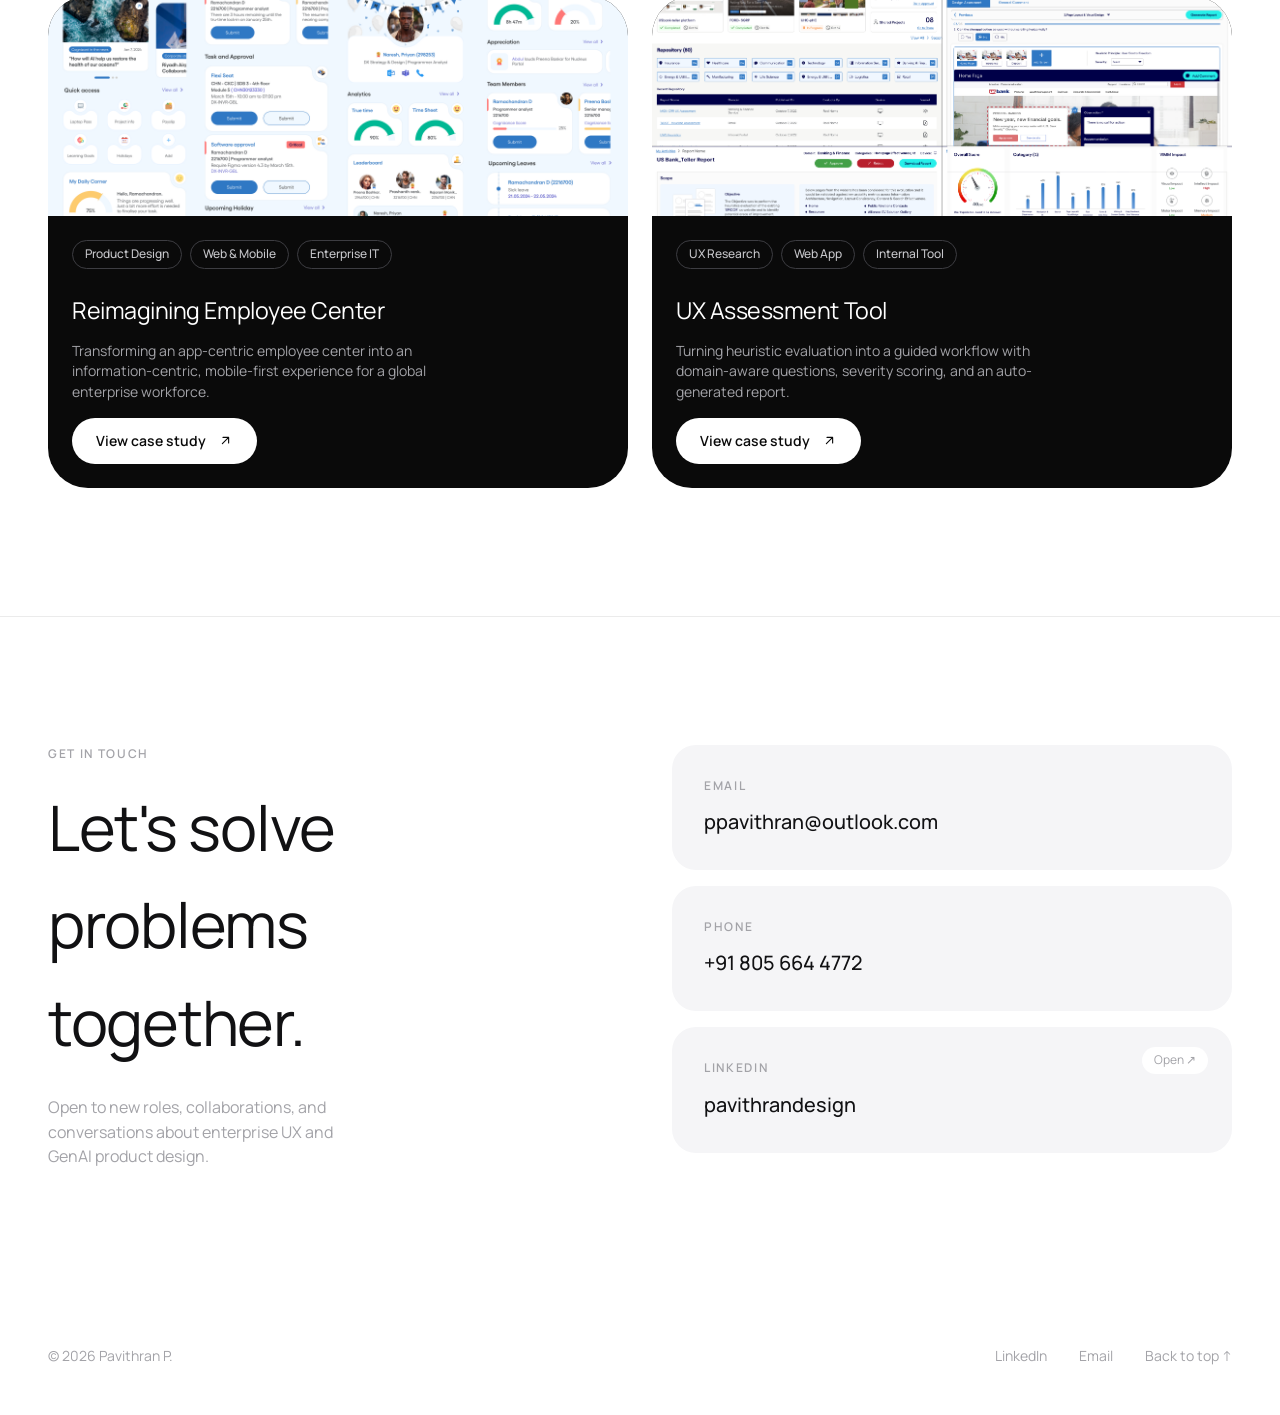
==== commit 576d5355: "Homepage: use previous NGCC cover with reduced height, keep case study cover unchanged Restores the " ====
--- a/index.html
+++ b/index.html
@@ -64,7 +64,7 @@
     <div class="work-stack">
       <a class="featured-work hero" href="next-gen-contact-center.html" data-cursor-dark>
         <div class="featured-media" style="view-transition-name: cs-next-gen-contact-center-media;">
-          <img src="assets/images/case-studies/next-gen-contact-center/cover.png" alt="Next Gen Contact Center Web App — unified agent desktop preview">
+          <img src="assets/images/case-studies/next-gen-contact-center/cover-home.png" alt="Next Gen Contact Center Web App — unified agent desktop preview">
         </div>
         <div class="featured-content">
           <div class="chip-row">
--- a/assets/css/styles.css
+++ b/assets/css/styles.css
@@ -509,7 +509,16 @@
 /* Hero + grid layout: first .featured-work stays full-width (.hero), the
    next two sit side-by-side in .work-grid, sharing a row. Values matched
    to the approved preview exactly. */
-.featured-work.hero .featured-media { min-height: 380px; }
+/* Case 1 (hero) only: its cover image is a wide/short screenshot
+   (1596x490) with a very different ratio than the text column next to
+   it, so it should NOT stretch to match the content column's height
+   like case 2/3 do with each other. Size the media box to its own
+   natural aspect ratio and center it in the row instead. */
+.featured-work.hero .featured-media {
+  align-self: center;
+  aspect-ratio: 3192 / 1492;
+  min-height: 0;
+}
 
 .work-grid {
   display: grid;
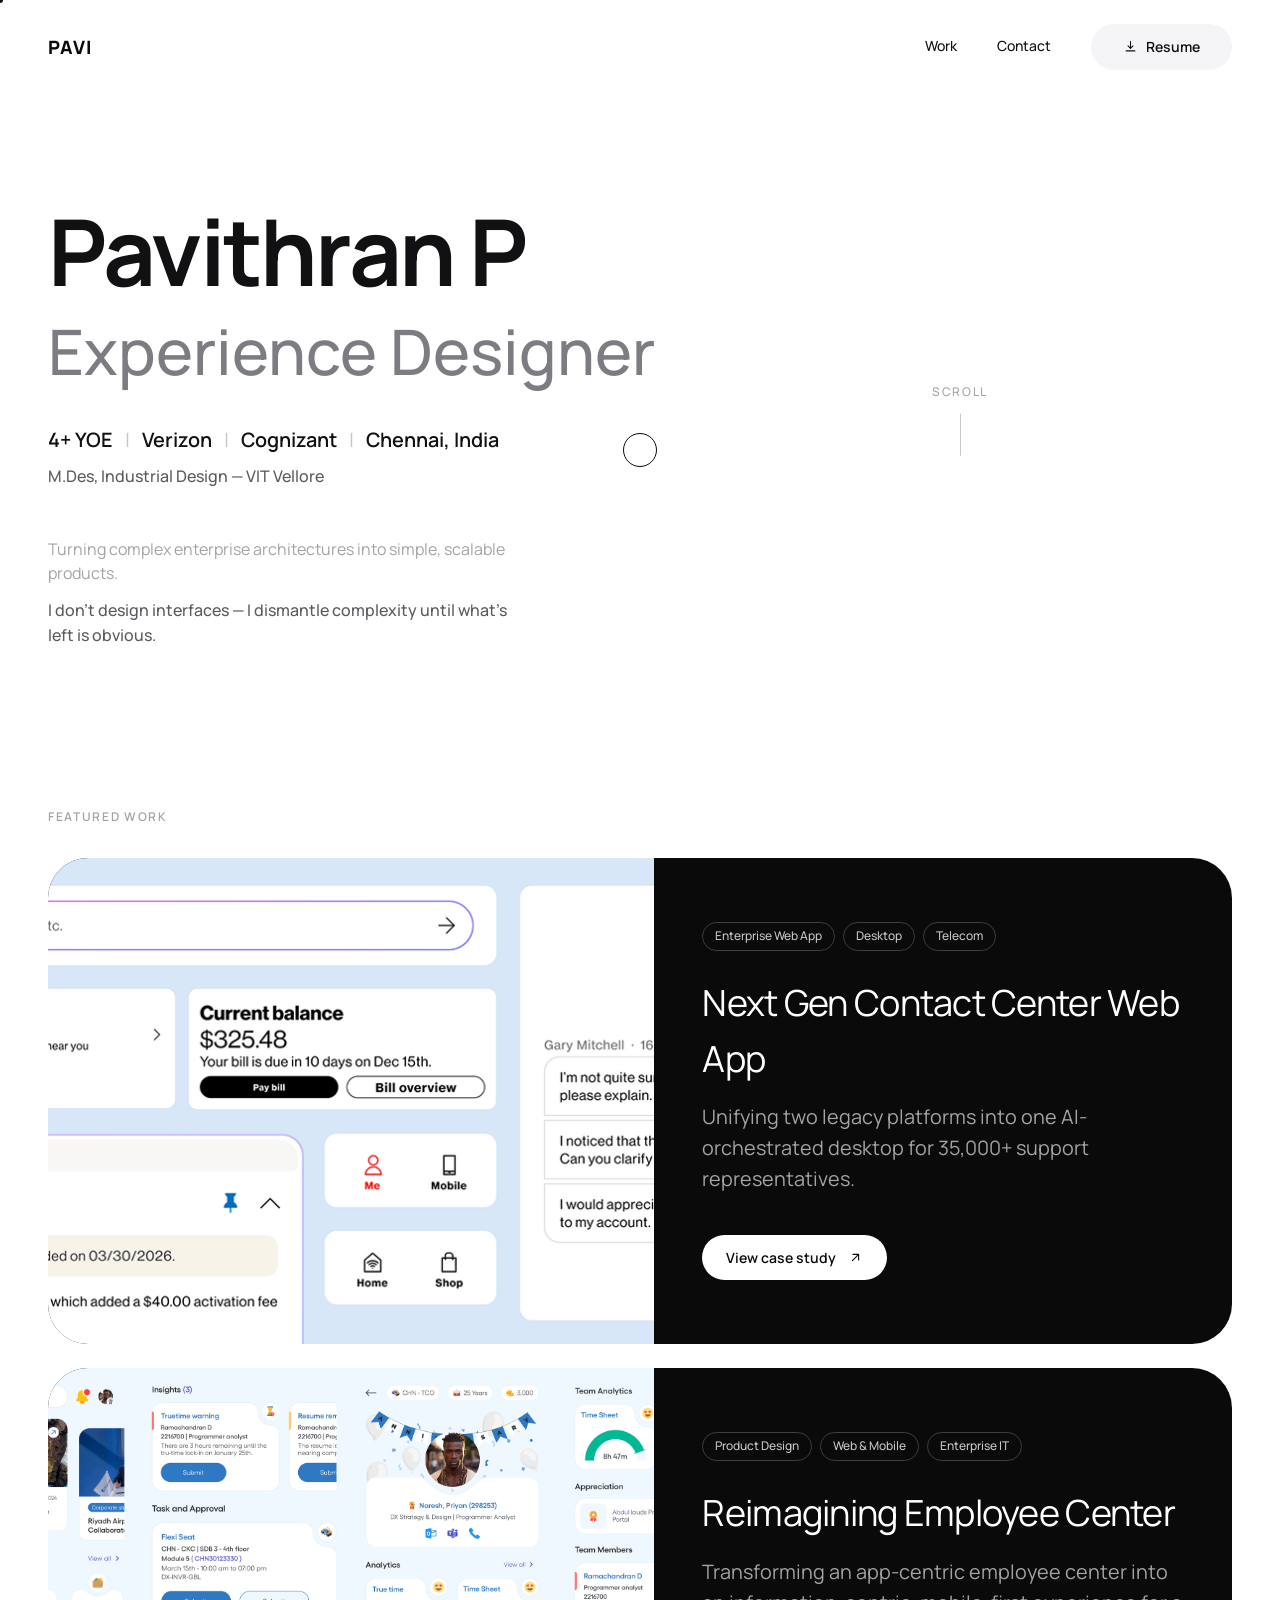
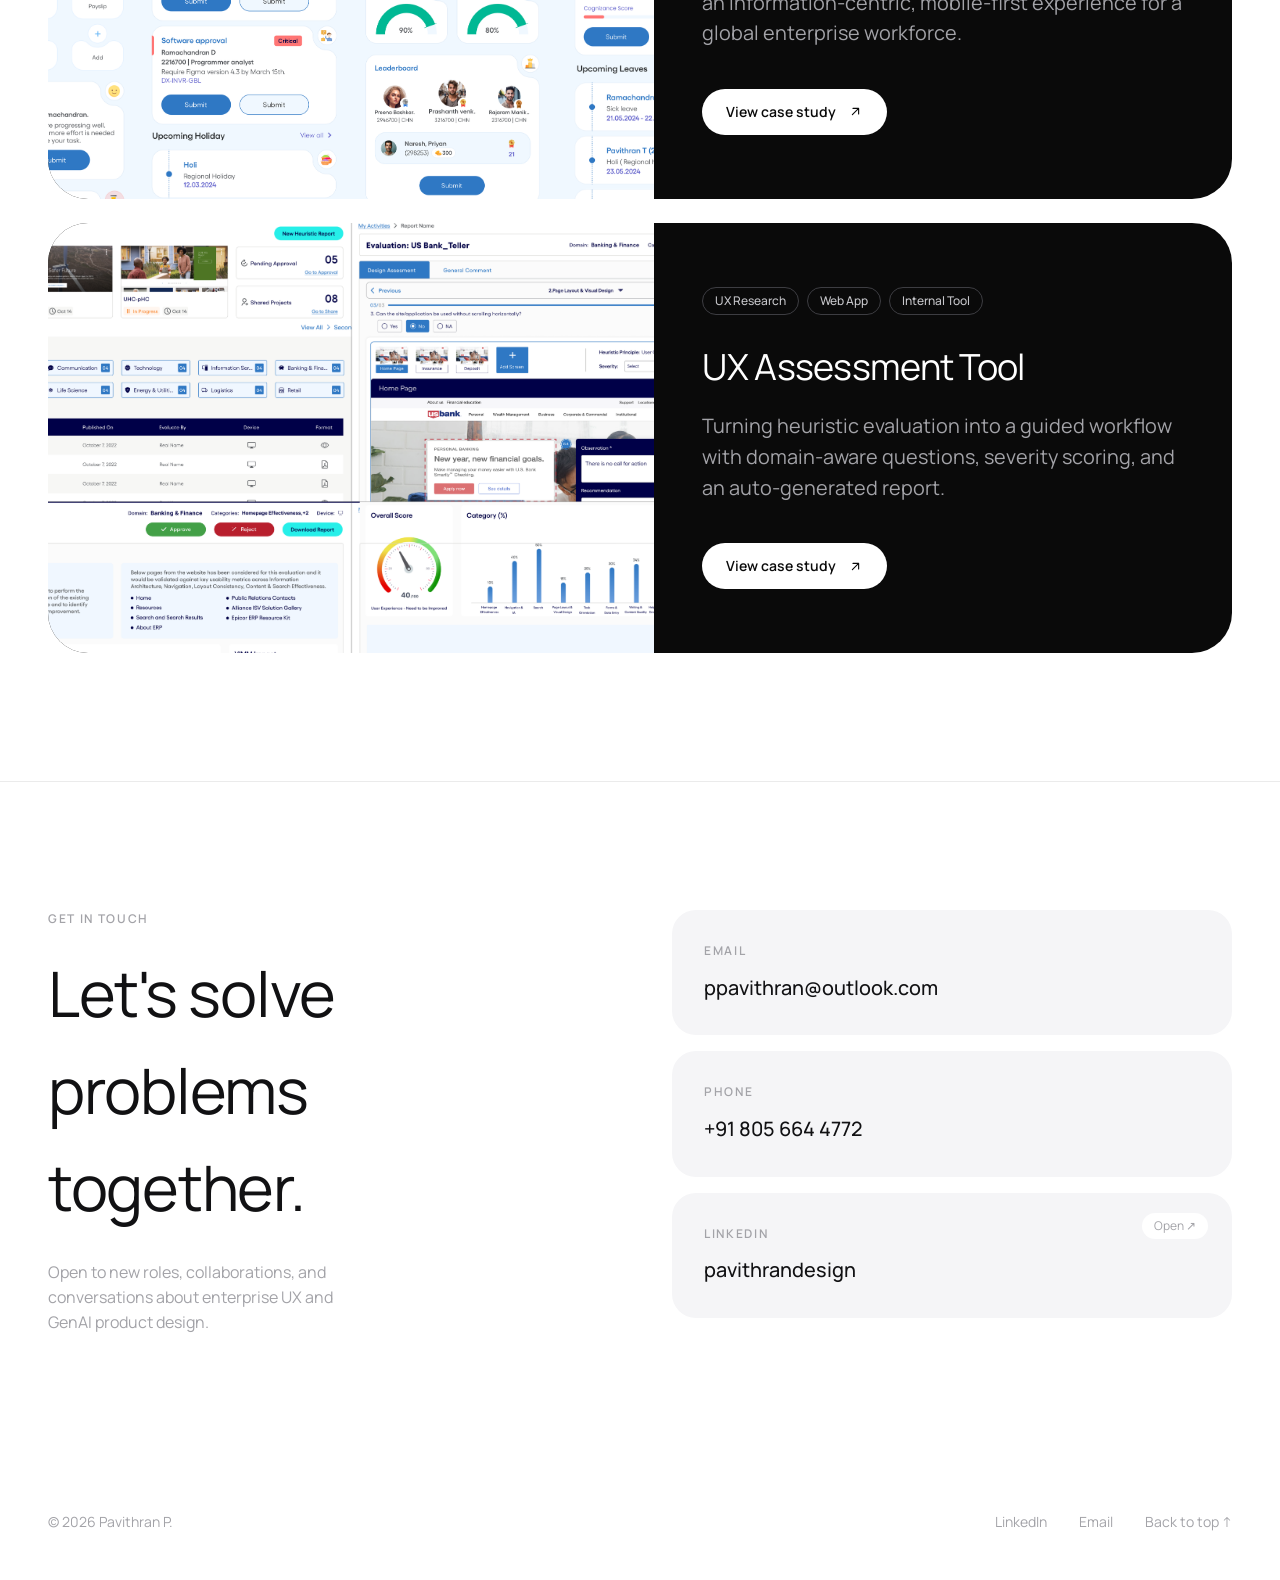
==== commit 651aa570: "Revert homepage Featured Work to stacked layout (exact tagged version) Restores index.html and style" ====
--- a/index.html
+++ b/index.html
@@ -62,9 +62,9 @@
   <section class="work-section" id="work">
     <p class="eyebrow work-label">Featured Work</p>
     <div class="work-stack">
-      <a class="featured-work hero" href="next-gen-contact-center.html" data-cursor-dark>
+      <a class="featured-work" href="next-gen-contact-center.html" data-cursor-dark>
         <div class="featured-media" style="view-transition-name: cs-next-gen-contact-center-media;">
-          <img src="assets/images/case-studies/next-gen-contact-center/cover-home.png" alt="Next Gen Contact Center Web App — unified agent desktop preview">
+          <img src="assets/images/case-studies/next-gen-contact-center/cover.png" alt="Next Gen Contact Center Web App — unified agent desktop preview">
         </div>
         <div class="featured-content">
           <div class="chip-row">
@@ -79,7 +79,6 @@
           </span>
         </div>
       </a>
-      <div class="work-grid">
       <a class="featured-work" href="reimagining-employee-center.html" data-cursor-dark>
         <div class="featured-media" style="view-transition-name: cs-reimagining-employee-center-media;">
           <img src="assets/images/case-studies/reimagining-employee-center/cover.png" alt="Reimagined employee center — home, insights, profile, and team analytics screens">
@@ -114,7 +113,6 @@
           </span>
         </div>
       </a>
-      </div>
     </div>
   </section>
 
--- a/assets/css/styles.css
+++ b/assets/css/styles.css
@@ -506,45 +506,6 @@
 .featured-work:hover .featured-link { gap: var(--sp-4); }
 .featured-link svg { width: 15px; height: 15px; }
 
-/* Hero + grid layout: first .featured-work stays full-width (.hero), the
-   next two sit side-by-side in .work-grid, sharing a row. Values matched
-   to the approved preview exactly. */
-/* Case 1 (hero) only: its cover image is a wide/short screenshot
-   (1596x490) with a very different ratio than the text column next to
-   it, so it should NOT stretch to match the content column's height
-   like case 2/3 do with each other. Size the media box to its own
-   natural aspect ratio and center it in the row instead. */
-.featured-work.hero .featured-media {
-  align-self: center;
-  aspect-ratio: 3192 / 1492;
-  min-height: 0;
-}
-
-.work-grid {
-  display: grid;
-  grid-template-columns: 1fr 1fr;
-  gap: var(--sp-5);
-  margin-top: var(--sp-5);
-  align-items: stretch;
-}
-.work-grid .featured-work {
-  grid-template-columns: 1fr;
-  display: flex;
-  flex-direction: column;
-}
-.work-grid .featured-media {
-  min-height: 220px;
-  flex: 0 0 220px;
-}
-.work-grid .featured-content {
-  flex: 1 1 auto;
-  padding: var(--sp-5);
-  justify-content: flex-start;
-}
-.work-grid .featured-content h3 { font-size: var(--fs-h3); margin-bottom: var(--sp-3); }
-.work-grid .featured-content p { font-size: var(--fs-small); margin-bottom: var(--sp-4); line-height: 1.45; }
-.work-grid .featured-link { margin-top: auto; }
-
 /* ==========================================================================
    Contact section — two columns: message + contact options
    ========================================================================== */
@@ -656,7 +617,6 @@
 @media (max-width: 1024px) {
   .featured-work { grid-template-columns: 1fr; }
   .featured-media { min-height: 320px; }
-  .work-grid { grid-template-columns: 1fr; }
   .contact-section { grid-template-columns: 1fr; }
 }
 @media (max-width: 640px) {
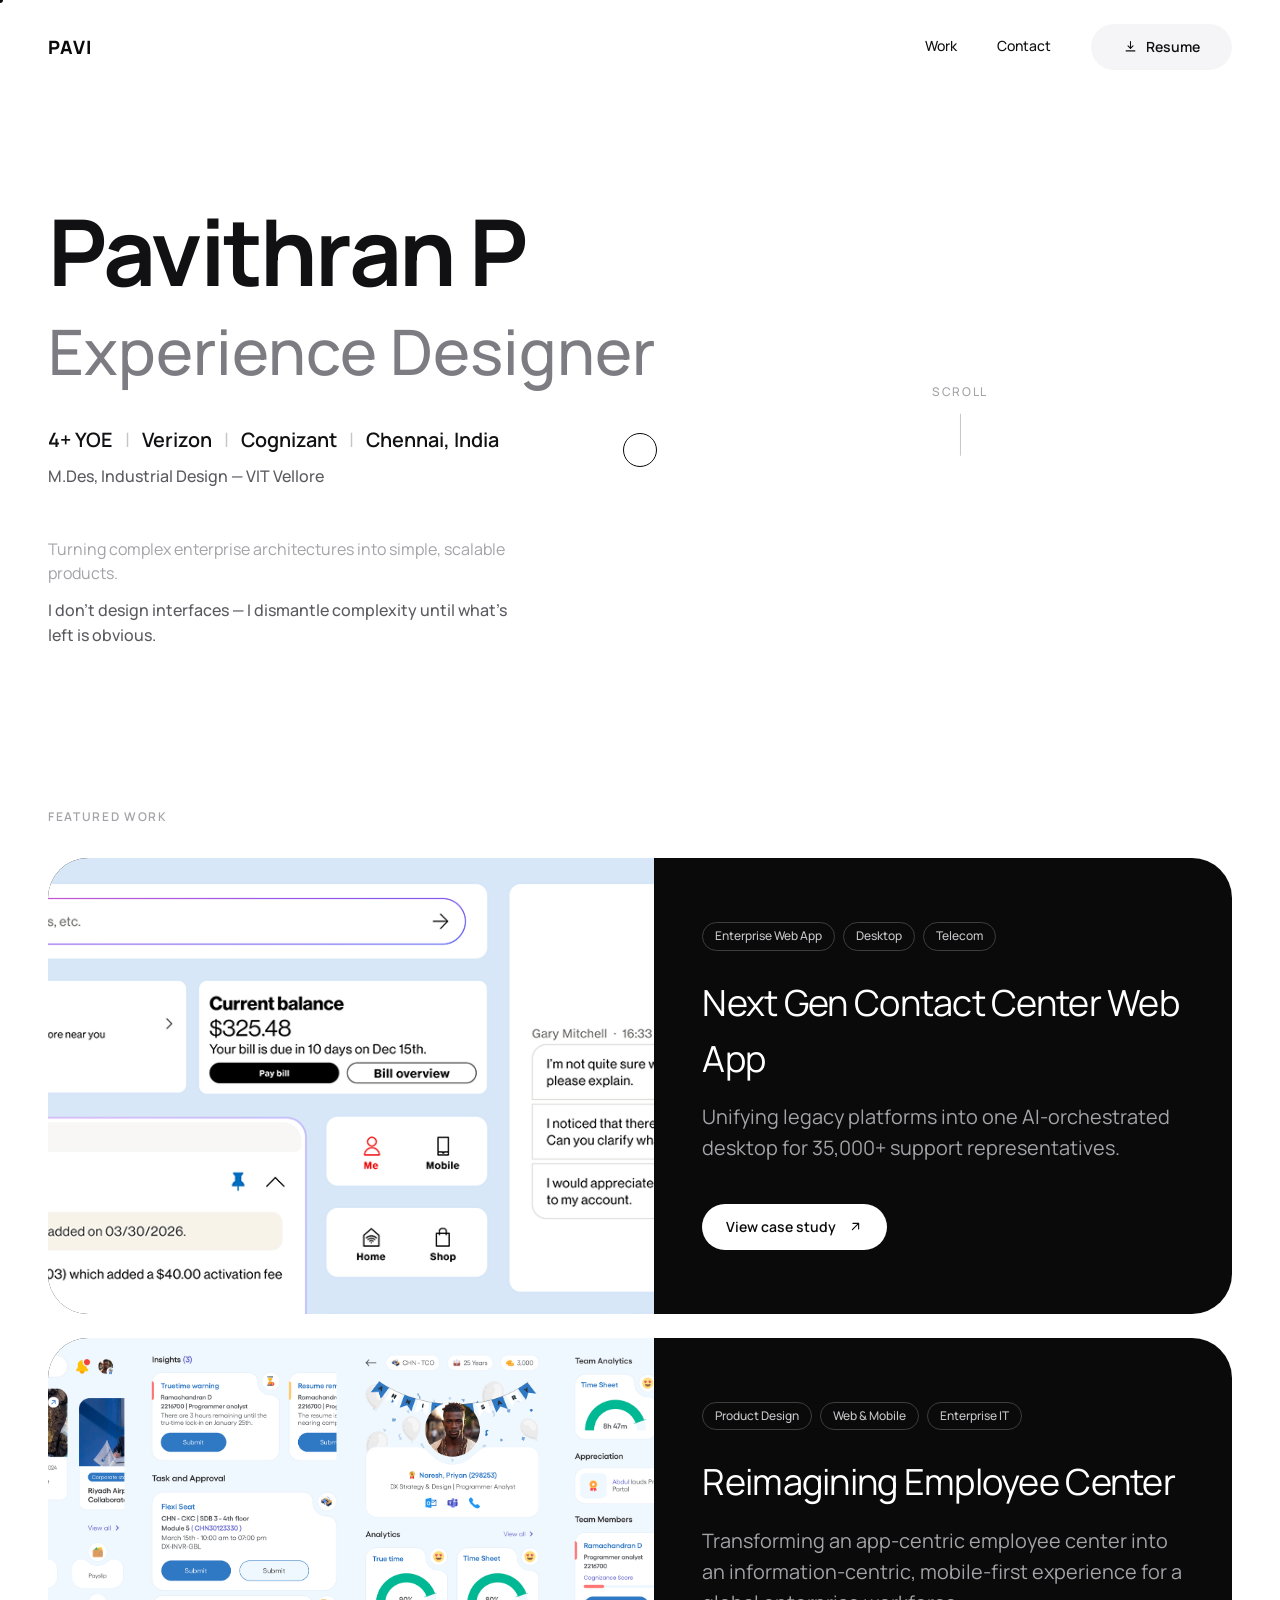
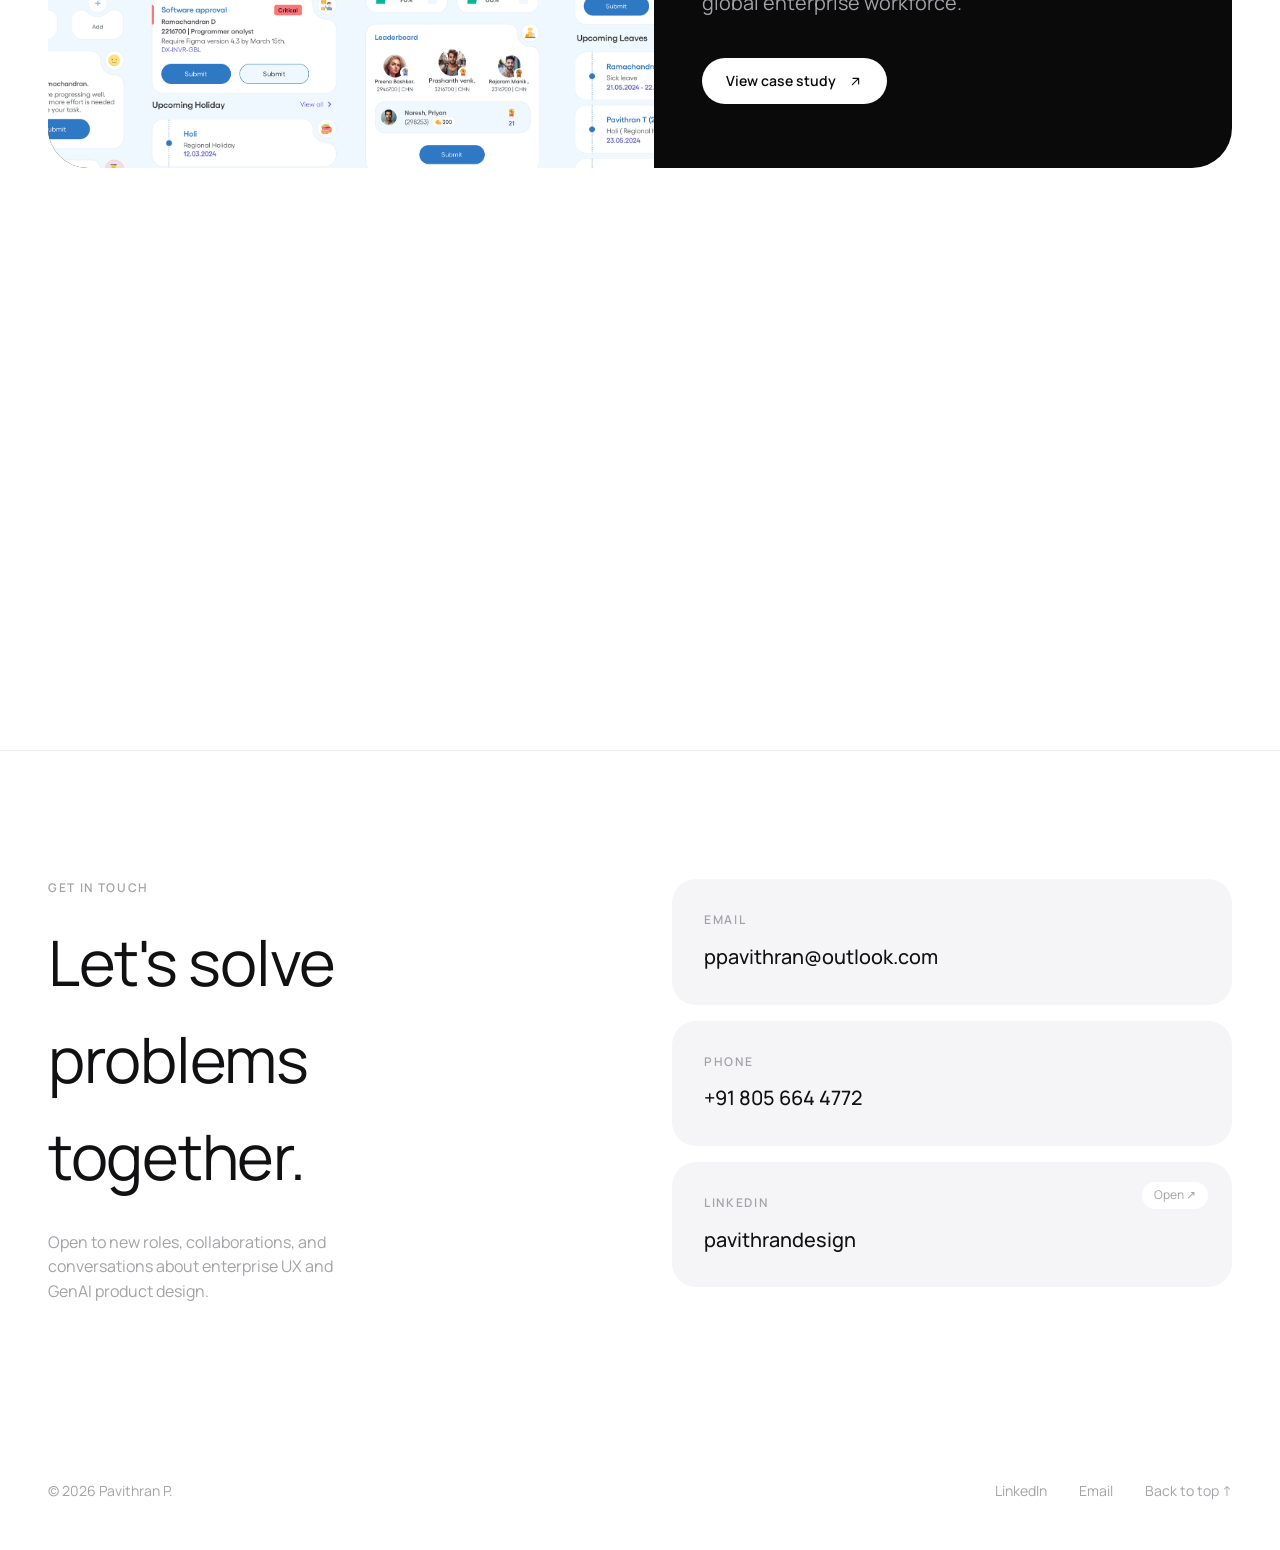
==== commit 45849f8a: "Update NGCC brief copy: sharper hero dek, drop 'two' from homepage card Case study hero dek now lead" ====
--- a/index.html
+++ b/index.html
@@ -73,7 +73,7 @@
             <span class="chip">Telecom</span>
           </div>
           <h3 style="view-transition-name: cs-next-gen-contact-center-title;">Next Gen Contact Center Web App</h3>
-          <p>Unifying two legacy platforms into one AI-orchestrated desktop for 35,000+ support representatives.</p>
+          <p>Unifying legacy platforms into one AI-orchestrated desktop for 35,000+ support representatives.</p>
           <span class="featured-link">View case study
             <svg viewBox="0 0 24 24" fill="none" xmlns="http://www.w3.org/2000/svg"><path d="M7 17L17 7M17 7H8M17 7V16" stroke="currentColor" stroke-width="1.8" stroke-linecap="round" stroke-linejoin="round"/></svg>
           </span>
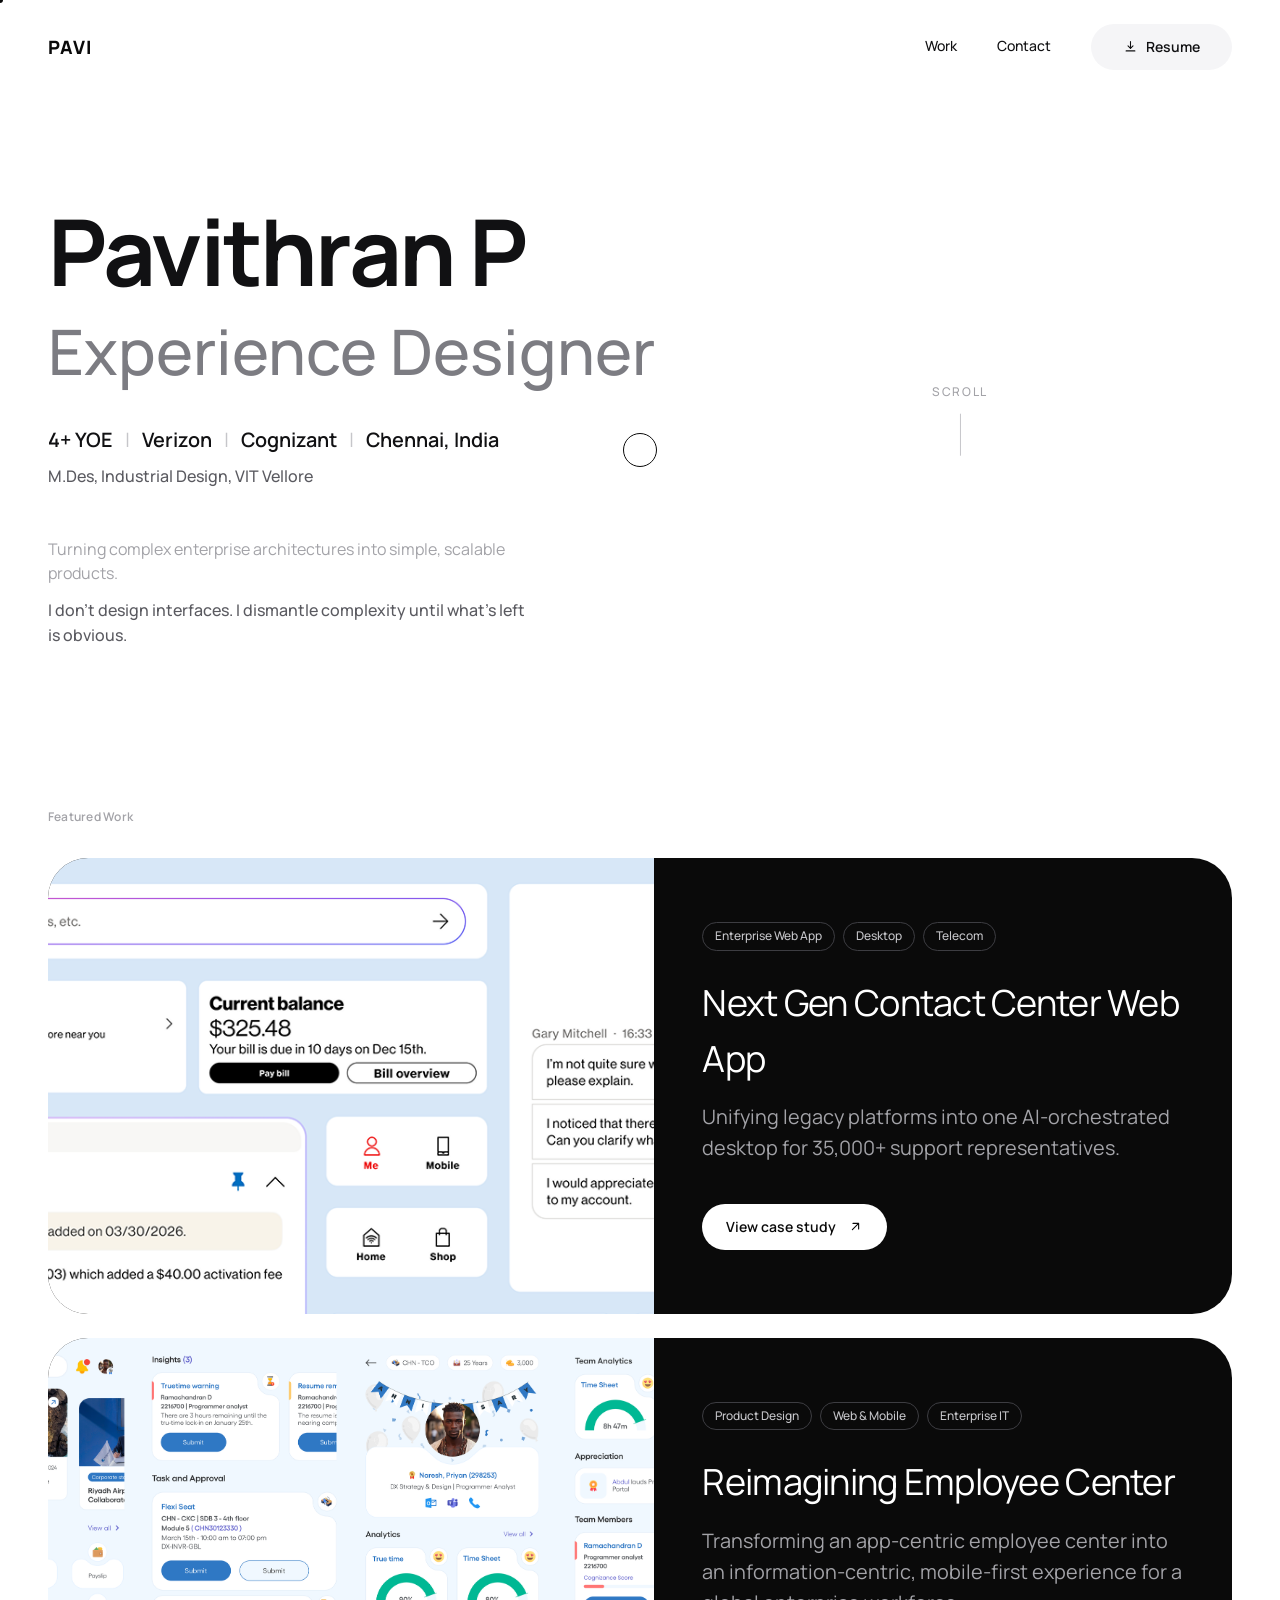
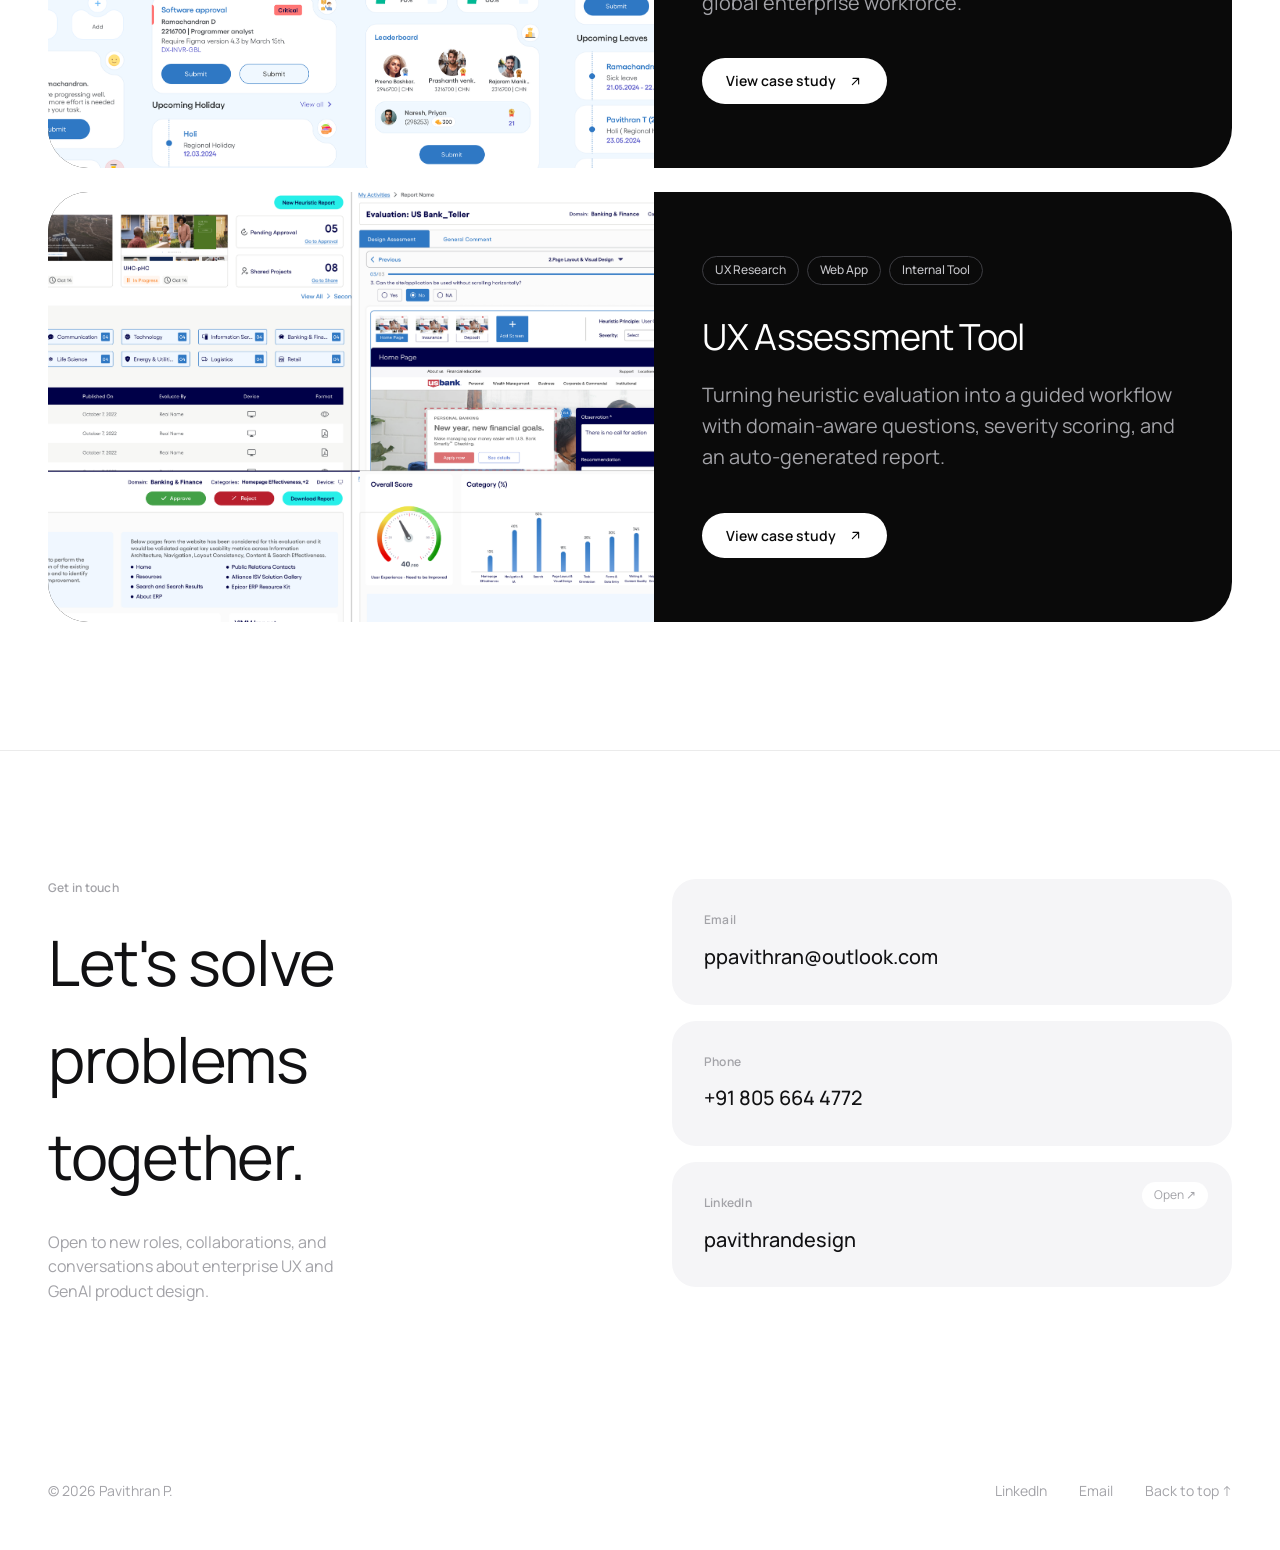
==== commit 7d172644: "Sitewide copy pass: remove em dashes, sentence-case eyebrows, update NGCC brief - Rewrite every em d" ====
--- a/index.html
+++ b/index.html
@@ -3,8 +3,8 @@
 <head>
 <meta charset="UTF-8">
 <meta name="viewport" content="width=device-width, initial-scale=1.0">
-<title>Pavithran P — Senior Product Designer, Enterprise UX</title>
-<meta name="description" content="Pavithran P is a Senior Product Designer specializing in Enterprise UX and Conversational AI — turning complex enterprise architectures into simple, scalable products.">
+<title>Pavithran P | Senior Product Designer, Enterprise UX</title>
+<meta name="description" content="Pavithran P is a Senior Product Designer specializing in Enterprise UX and Conversational AI. He turns complex enterprise architectures into simple, scalable products.">
 <meta name="view-transition" content="same-origin">
 <link rel="icon" type="image/png" href="assets/images/favicon.png">
 <link rel="stylesheet" href="assets/css/styles.css">
@@ -13,7 +13,7 @@
 <a class="skip-link" href="#main">Skip to content</a>
 
 <header class="site-nav">
-  <a href="index.html" class="nav-mark" aria-label="Pavithran P — Home">PAVI</a>
+  <a href="index.html" class="nav-mark" aria-label="Pavithran P, Home">PAVI</a>
   <nav class="nav-links">
     <a class="nav-link" href="#work">Work</a>
     <a class="nav-link" href="#contact">Contact</a>
@@ -47,11 +47,11 @@
         <span>Chennai, India</span>
       </div>
       <div class="fact-row fact-row-secondary">
-        <span>M.Des, Industrial Design — VIT Vellore</span>
+        <span>M.Des, Industrial Design, VIT Vellore</span>
       </div>
     </div>
     <p class="hero-caption">Turning complex enterprise architectures into simple, scalable products.</p>
-    <p class="hero-caption hero-philosophy">I don't design interfaces — I dismantle complexity until what's left is obvious.</p>
+    <p class="hero-caption hero-philosophy">I don't design interfaces. I dismantle complexity until what's left is obvious.</p>
 
     <a href="#work" class="hero-scroll-cue">
       <span>Scroll</span>
@@ -64,7 +64,7 @@
     <div class="work-stack">
       <a class="featured-work" href="next-gen-contact-center.html" data-cursor-dark>
         <div class="featured-media" style="view-transition-name: cs-next-gen-contact-center-media;">
-          <img src="assets/images/case-studies/next-gen-contact-center/cover.png" alt="Next Gen Contact Center Web App — unified agent desktop preview">
+          <img src="assets/images/case-studies/next-gen-contact-center/cover.png" alt="Next Gen Contact Center Web App, unified agent desktop preview">
         </div>
         <div class="featured-content">
           <div class="chip-row">
@@ -81,7 +81,7 @@
       </a>
       <a class="featured-work" href="reimagining-employee-center.html" data-cursor-dark>
         <div class="featured-media" style="view-transition-name: cs-reimagining-employee-center-media;">
-          <img src="assets/images/case-studies/reimagining-employee-center/cover.png" alt="Reimagined employee center — home, insights, profile, and team analytics screens">
+          <img src="assets/images/case-studies/reimagining-employee-center/cover.png" alt="Reimagined employee center, showing home, insights, profile, and team analytics screens">
         </div>
         <div class="featured-content">
           <div class="chip-row">
@@ -98,7 +98,7 @@
       </a>
       <a class="featured-work" href="ux-assessment-tool.html" data-cursor-dark>
         <div class="featured-media" style="view-transition-name: cs-ux-assessment-tool-media;">
-          <img src="assets/images/case-studies/ux-assessment-tool/cover.png" alt="UX Assessment Tool — My Activities dashboard, evaluation workspace, and generated report">
+          <img src="assets/images/case-studies/ux-assessment-tool/cover.png" alt="UX Assessment Tool, showing My Activities dashboard, evaluation workspace, and generated report">
         </div>
         <div class="featured-content">
           <div class="chip-row">
--- a/assets/css/styles.css
+++ b/assets/css/styles.css
@@ -1,7 +1,7 @@
 /* ==========================================================================
-   PAVI — Design System
+   PAVI: Design System
    Monochrome, flat, Apple-adjacent. Black / White / Cool Neutral Grey.
-   Typography: Manrope, everywhere — UI, body, and display.
+   Typography: Manrope, everywhere: UI, body, and display.
    ========================================================================== */
 
 @import url('https://fonts.googleapis.com/css2?family=Manrope:wght@400;500;600;700;800&display=swap');
@@ -11,7 +11,7 @@
   --black: #0a0a0a;
   --white: #ffffff;
   --grey-25: #fbfbfc;
-  --grey-50: #f5f5f7;   /* cool neutral — Apple-adjacent */
+  --grey-50: #f5f5f7;   /* cool neutral, Apple-adjacent */
   --grey-100: #ececee;
   --grey-200: #dedee1;
   --grey-300: #c6c6ca;
@@ -36,8 +36,8 @@
   --fs-hero: clamp(2.75rem, 3.2rem + 3.2vw, 6.25rem);
   --fs-display: clamp(2.1rem, 2rem + 2.4vw, 4rem);
   --fs-h2: clamp(1.5rem, 1.3rem + 1.2vw, 2.25rem);
-  --fs-cs-headline: clamp(1.75rem, 1.6rem + 1.8vw, 2.75rem); /* case-study section headlines — smaller than --fs-display */
-  --fs-cs-stat: clamp(1.5rem, 1.4rem + 1.6vw, 2.5rem); /* case-study stat numbers — smaller than --fs-cs-headline */
+  --fs-cs-headline: clamp(1.75rem, 1.6rem + 1.8vw, 2.75rem); /* case-study section headlines, smaller than --fs-display */
+  --fs-cs-stat: clamp(1.5rem, 1.4rem + 1.6vw, 2.5rem); /* case-study stat numbers, smaller than --fs-cs-headline */
   --fs-h3: clamp(1.15rem, 1.05rem + 0.5vw, 1.5rem);
   --fs-body-lg: clamp(1.05rem, 1rem + 0.3vw, 1.3rem);
   --fs-body: 1rem;
@@ -124,8 +124,7 @@
 .eyebrow {
   font-size: var(--fs-micro);
   font-weight: 600;
-  letter-spacing: 0.14em;
-  text-transform: uppercase;
+  letter-spacing: 0.02em;
   color: var(--text-tertiary);
 }
 
@@ -145,7 +144,7 @@
 .skip-link:focus { top: var(--sp-4); }
 
 /* ==========================================================================
-   Custom Cursor (concentric dot + outline) — desktop / fine pointer only
+   Custom Cursor (concentric dot + outline): desktop / fine pointer only
    ========================================================================== */
 .cursor-dot,
 .cursor-ring {
@@ -293,7 +292,7 @@
   margin: 0 auto;
 }
 
-/* Scroll cue — sits in the open space beside the hero text, quiet by design */
+/* Scroll cue: sits in the open space beside the hero text, quiet by design */
 .hero-scroll-cue {
   position: absolute;
   left: 75%;
@@ -329,7 +328,7 @@
 @media (max-width: 1180px) { .hero-scroll-cue { display: none; } }
 @media (prefers-reduced-motion: reduce) { .hero-scroll-cue .cue-line { animation: none; } }
 
-/* Name — the dominant element in the hero */
+/* Name: the dominant element in the hero */
 .hero-name {
   font-family: var(--font-sans);
   font-weight: 700;
@@ -346,7 +345,7 @@
 .is-loaded .hero-name .line span { transform: translateY(0); }
 .hero-name .line:nth-child(1) span { transition-delay: 0.05s; }
 
-/* Rotating role — second-largest beat, sits right under the name */
+/* Rotating role: second-largest beat, sits right under the name */
 .hero-role-wrap {
   margin-top: var(--sp-3);
   overflow: hidden;
@@ -377,7 +376,7 @@
 .hero-role-wrap .role-rotator span.is-active { opacity: 1; transform: translateY(0); }
 .hero-role-wrap .role-rotator span.is-exiting { opacity: 0; transform: translateY(-20px); }
 
-/* Fact rows — 5 YOE / Verizon / Cognizant, then M.Des — sit right under the role */
+/* Fact rows: 5 YOE / Verizon / Cognizant, then M.Des, sit right under the role */
 .hero-facts {
   margin-top: var(--sp-6);
   display: flex;
@@ -415,7 +414,7 @@
 .hero-caption.hero-philosophy { color: var(--text-secondary); font-weight: 500; }
 
 /* ==========================================================================
-   Featured Work — editorial split layout (no grid, single case study)
+   Featured Work: editorial split layout (no grid, single case study)
    ========================================================================== */
 .work-section { padding: var(--sp-10) var(--gutter) var(--sp-16); max-width: var(--container); margin: 0 auto; }
 .work-label { margin-bottom: var(--sp-6); }
@@ -507,7 +506,7 @@
 .featured-link svg { width: 15px; height: 15px; }
 
 /* ==========================================================================
-   Contact section — two columns: message + contact options
+   Contact section: two columns, message + contact options
    ========================================================================== */
 .contact-section {
   padding: var(--sp-16) var(--gutter);
@@ -646,7 +645,7 @@
   margin-top: var(--sp-6);
   font-size: var(--fs-body-lg);
   color: var(--text-secondary);
-  max-width: 56ch;
+  max-width: 100%;
 }
 .cs-hero .cs-meta {
   margin-top: var(--sp-8);
@@ -721,7 +720,7 @@
 .ba-card ul { display: flex; flex-direction: column; gap: var(--sp-3); font-size: var(--fs-small); }
 .ba-card li { padding-left: var(--sp-4); position: relative; color: var(--text-secondary); }
 .ba-card.ba-after li { color: var(--grey-300); }
-.ba-card li::before { content: '—'; position: absolute; left: 0; color: var(--text-tertiary); }
+.ba-card li::before { content: '·'; position: absolute; left: 0; color: var(--text-tertiary); }
 
 .cs-numbered-list { display: flex; flex-direction: column; gap: var(--sp-6); margin-top: var(--sp-8); }
 .numbered-item { display: grid; grid-template-columns: 3rem 1fr; gap: var(--sp-5); }
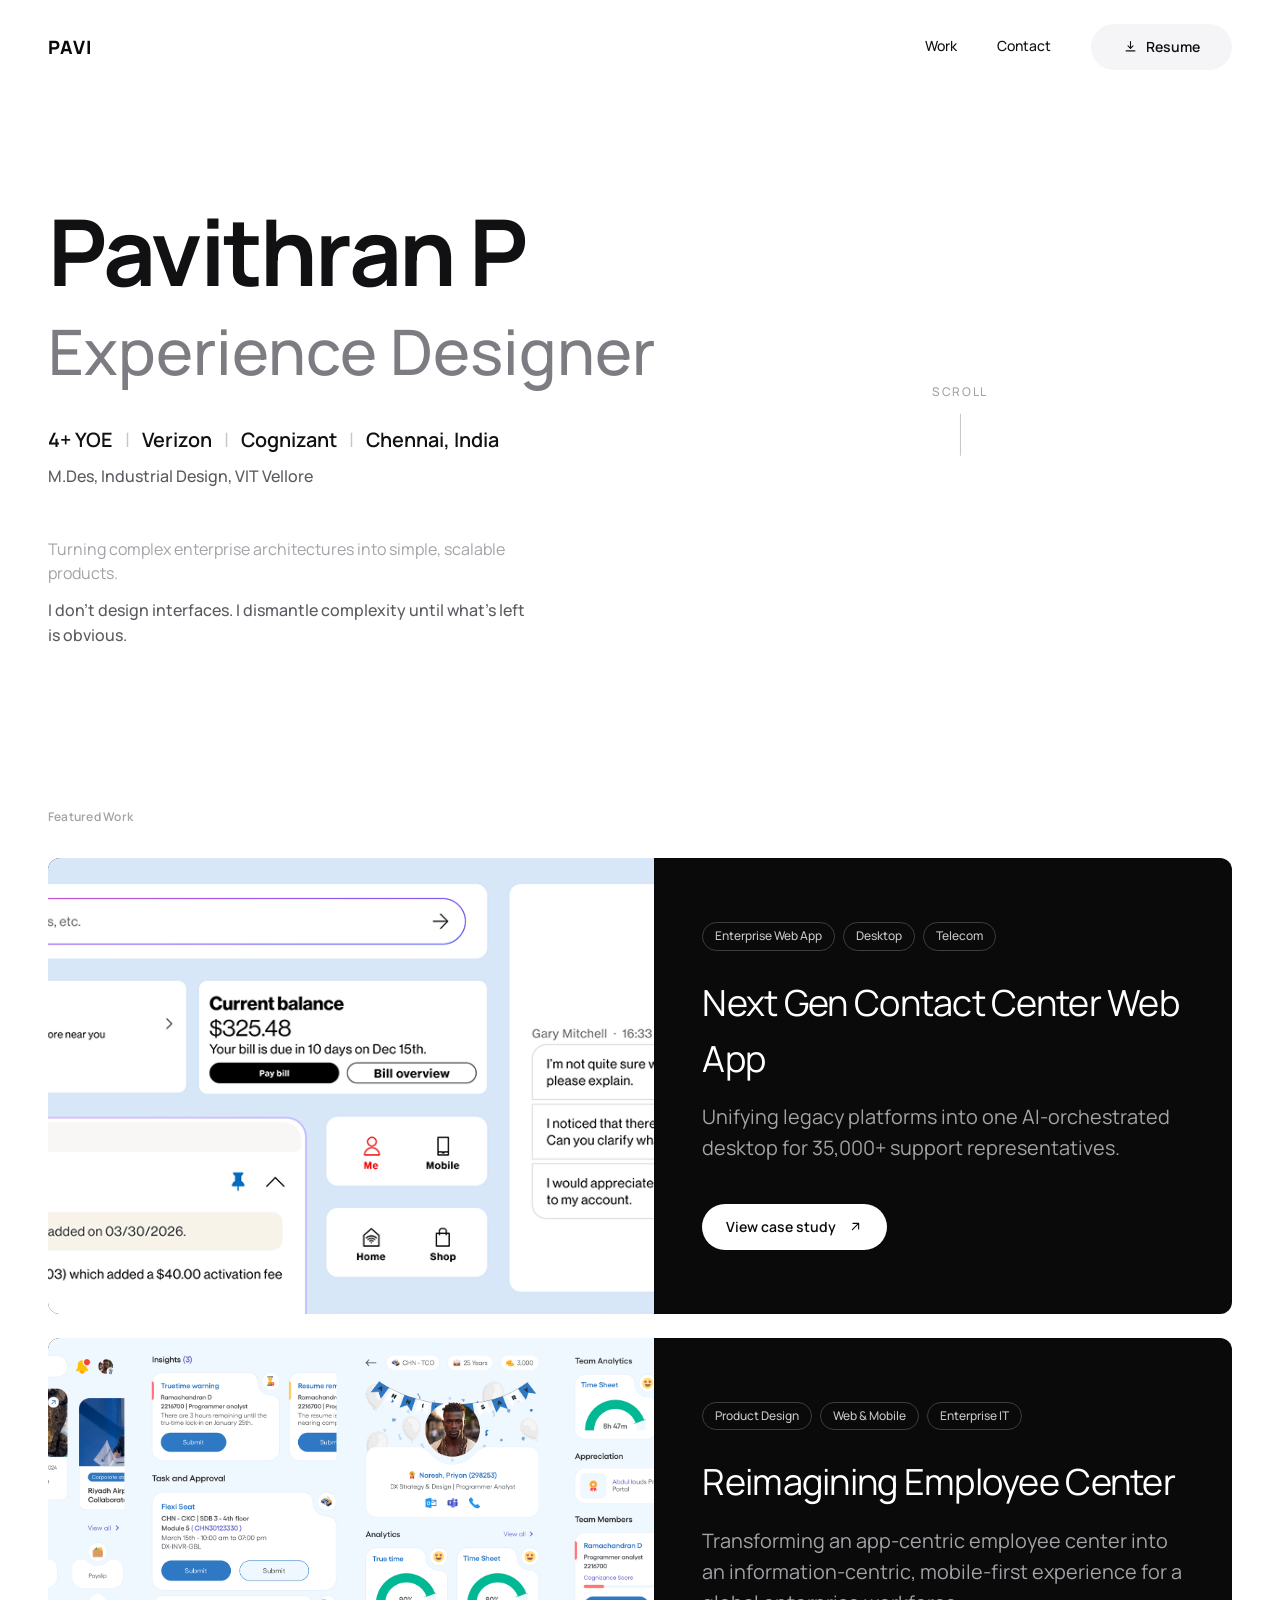
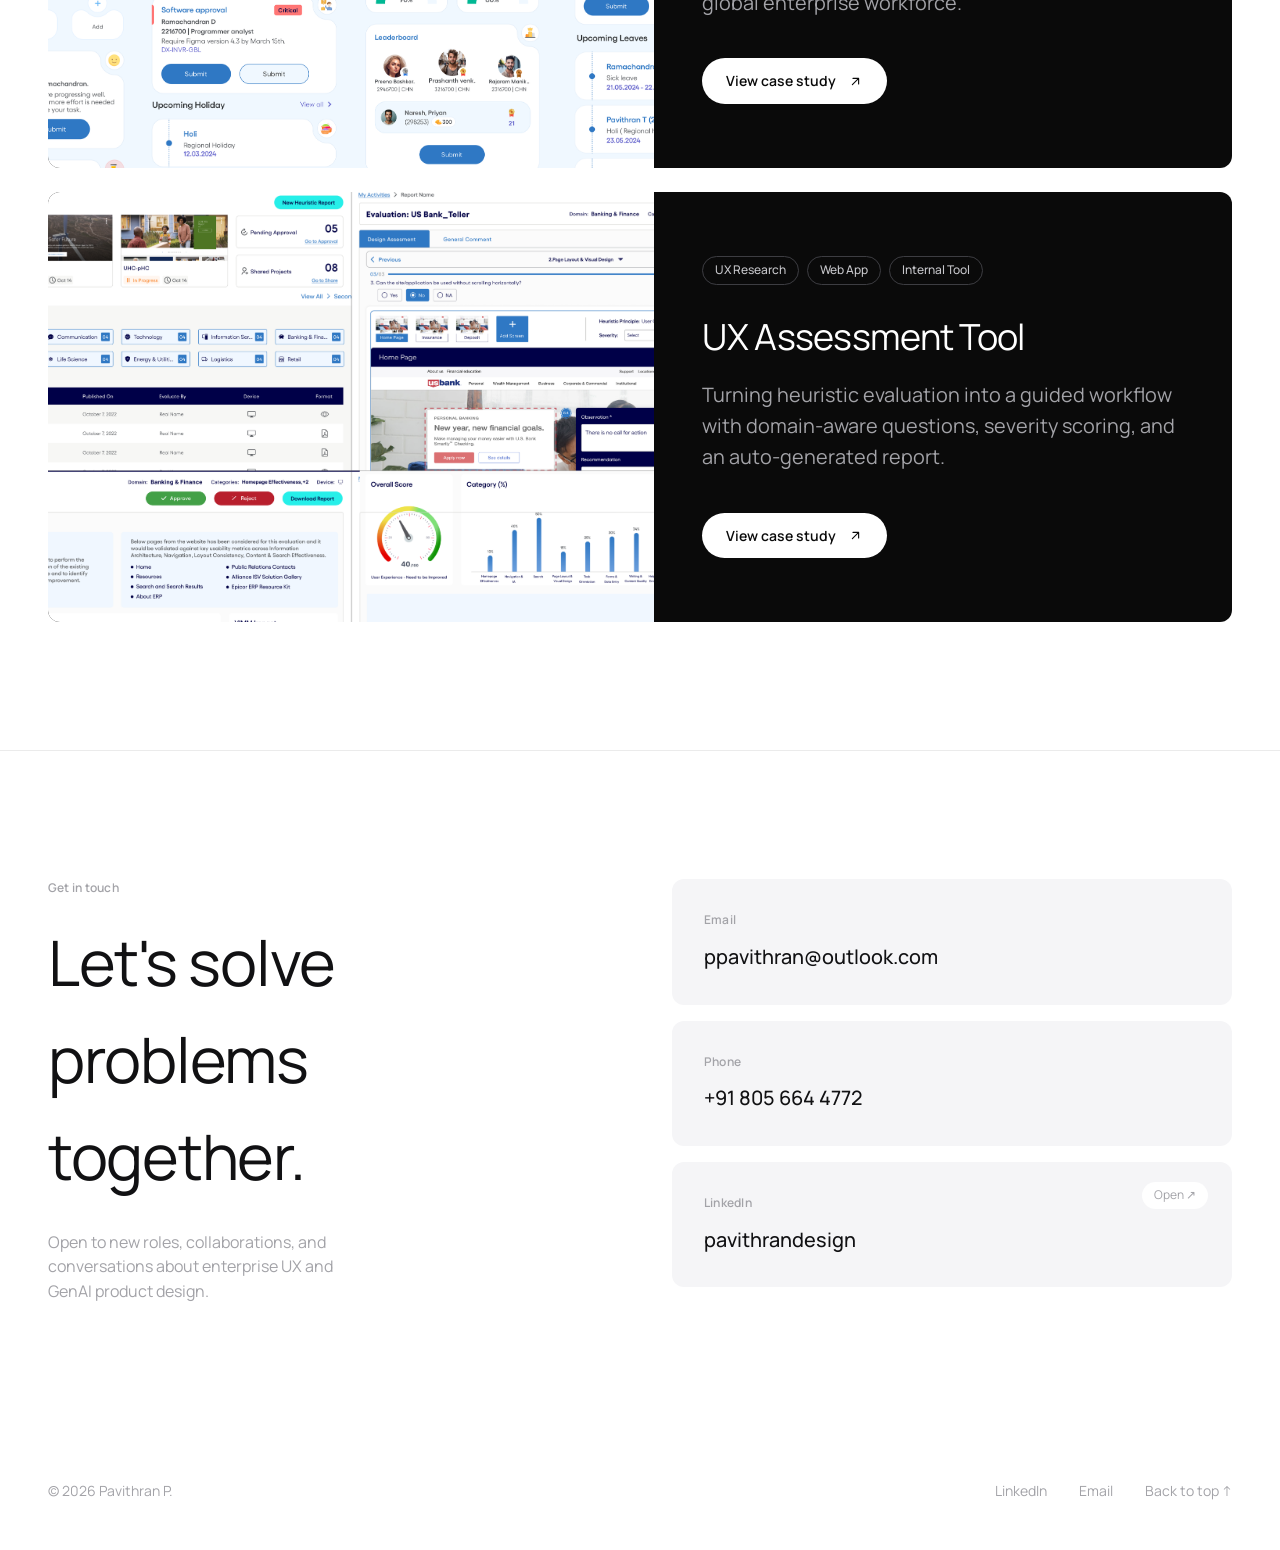
==== commit d285ce35: "Unify card/modal radius to 12px, remove custom cursor - Add a new --r-card: 12px token (main site an" ====
--- a/index.html
+++ b/index.html
@@ -62,7 +62,7 @@
   <section class="work-section" id="work">
     <p class="eyebrow work-label">Featured Work</p>
     <div class="work-stack">
-      <a class="featured-work" href="next-gen-contact-center.html" data-cursor-dark>
+      <a class="featured-work" href="next-gen-contact-center.html">
         <div class="featured-media" style="view-transition-name: cs-next-gen-contact-center-media;">
           <img src="assets/images/case-studies/next-gen-contact-center/cover.png" alt="Next Gen Contact Center Web App, unified agent desktop preview">
         </div>
@@ -79,7 +79,7 @@
           </span>
         </div>
       </a>
-      <a class="featured-work" href="reimagining-employee-center.html" data-cursor-dark>
+      <a class="featured-work" href="reimagining-employee-center.html">
         <div class="featured-media" style="view-transition-name: cs-reimagining-employee-center-media;">
           <img src="assets/images/case-studies/reimagining-employee-center/cover.png" alt="Reimagined employee center, showing home, insights, profile, and team analytics screens">
         </div>
@@ -96,7 +96,7 @@
           </span>
         </div>
       </a>
-      <a class="featured-work" href="ux-assessment-tool.html" data-cursor-dark>
+      <a class="featured-work" href="ux-assessment-tool.html">
         <div class="featured-media" style="view-transition-name: cs-ux-assessment-tool-media;">
           <img src="assets/images/case-studies/ux-assessment-tool/cover.png" alt="UX Assessment Tool, showing My Activities dashboard, evaluation workspace, and generated report">
         </div>
@@ -126,14 +126,14 @@
       <div class="contact-card" data-copy="ppavithran@outlook.com">
         <p class="eyebrow">Email</p>
         <p class="contact-value">ppavithran@outlook.com</p>
-        <button type="button" class="copy-btn" data-cursor-hover>Copy</button>
+        <button type="button" class="copy-btn">Copy</button>
       </div>
       <div class="contact-card" data-copy="+91 805 664 4772">
         <p class="eyebrow">Phone</p>
         <p class="contact-value">+91 805 664 4772</p>
-        <button type="button" class="copy-btn" data-cursor-hover>Copy</button>
+        <button type="button" class="copy-btn">Copy</button>
       </div>
-      <a class="contact-card" href="https://www.linkedin.com/in/pavithrandesigns/" target="_blank" rel="noopener" data-cursor-hover>
+      <a class="contact-card" href="https://www.linkedin.com/in/pavithrandesigns/" target="_blank" rel="noopener">
         <p class="eyebrow">LinkedIn</p>
         <p class="contact-value">pavithrandesign</p>
         <span class="copy-btn" style="opacity:1;">Open ↗</span>
--- a/assets/css/styles.css
+++ b/assets/css/styles.css
@@ -62,12 +62,13 @@
   --sp-16: 8rem;
   --sp-20: 10rem;
 
-  /* ---- Radius (soft, app-icon feel) ---- */
+  /* ---- Radius ---- */
   --r-sm: 16px;
   --r-md: 24px;
   --r-lg: 32px;
   --r-xl: 40px;
   --r-pill: 999px;
+  --r-card: 12px; /* standard radius for every card and modal surface */
 
   /* ---- Motion ---- */
   --ease-out: cubic-bezier(0.16, 1, 0.3, 1);
@@ -142,47 +143,6 @@
   z-index: 999; transition: top var(--dur-fast) var(--ease-out);
 }
 .skip-link:focus { top: var(--sp-4); }
-
-/* ==========================================================================
-   Custom Cursor (concentric dot + outline): desktop / fine pointer only
-   ========================================================================== */
-.cursor-dot,
-.cursor-ring {
-  position: fixed;
-  top: 0; left: 0;
-  pointer-events: none;
-  z-index: 9999;
-  border-radius: 50%;
-  transform: translate(-50%, -50%);
-  will-change: transform;
-}
-.cursor-dot {
-  width: 6px; height: 6px;
-  background: var(--black);
-  transition: opacity var(--dur-fast) var(--ease-out), width var(--dur-fast) var(--ease-out), height var(--dur-fast) var(--ease-out), background var(--dur-fast) var(--ease-out);
-}
-.cursor-ring {
-  width: 34px; height: 34px;
-  border: 1.5px solid var(--black);
-  transition: opacity var(--dur-fast) var(--ease-out), width var(--dur-med) var(--ease-out), height var(--dur-med) var(--ease-out), border-color var(--dur-fast) var(--ease-out), background var(--dur-fast) var(--ease-out);
-}
-body.has-custom-cursor { cursor: none; }
-body.has-custom-cursor a,
-body.has-custom-cursor button,
-body.has-custom-cursor .featured-work { cursor: none; }
-
-.cursor-ring.is-hovering {
-  width: 56px; height: 56px;
-  background: rgba(10,10,10,0.04);
-}
-.cursor-ring.is-hidden,
-.cursor-dot.is-hidden { opacity: 0; }
-.cursor-ring.is-dark { border-color: var(--white); }
-.cursor-dot.is-dark { background: var(--white); }
-
-@media (hover: none), (pointer: coarse) {
-  .cursor-dot, .cursor-ring { display: none; }
-}
 
 /* ==========================================================================
    Nav
@@ -432,7 +392,7 @@
   display: grid;
   grid-template-columns: 1.05fr 1fr;
   align-items: stretch;
-  border-radius: var(--r-xl);
+  border-radius: var(--r-card);
   overflow: hidden;
   background: var(--black);
   color: var(--white);
@@ -536,7 +496,7 @@
   gap: var(--sp-4);
 }
 .contact-card {
-  border-radius: var(--r-md);
+  border-radius: var(--r-card);
   background: var(--grey-50);
   padding: var(--sp-6);
   position: relative;
@@ -663,7 +623,7 @@
   margin: 0 auto var(--sp-16);
   padding: 0 var(--gutter);
 }
-.cs-cover .placeholder-block { min-height: 420px; border-radius: var(--r-xl); }
+.cs-cover .placeholder-block { min-height: 420px; border-radius: var(--r-card); }
 
 .cs-section {
   max-width: var(--container);
@@ -713,7 +673,7 @@
   gap: var(--sp-5);
   margin-top: var(--sp-8);
 }
-.ba-card { background: var(--grey-50); border-radius: var(--r-lg); padding: var(--sp-6); }
+.ba-card { background: var(--grey-50); border-radius: var(--r-card); padding: var(--sp-6); }
 .ba-card.ba-after { background: var(--black); color: var(--white); }
 .ba-card .eyebrow { margin-bottom: var(--sp-4); }
 .ba-card.ba-after .eyebrow { color: var(--grey-400); }
@@ -729,7 +689,7 @@
 .numbered-item p { color: var(--text-secondary); font-size: var(--fs-body); max-width: 58ch; }
 
 .cs-persona-grid { display: grid; grid-template-columns: repeat(3, 1fr); gap: var(--sp-5); margin-top: var(--sp-8); }
-.persona-card { background: var(--grey-50); border-radius: var(--r-lg); padding: var(--sp-6); }
+.persona-card { background: var(--grey-50); border-radius: var(--r-card); padding: var(--sp-6); }
 .persona-initial {
   width: 48px; height: 48px; border-radius: 50%;
   background: var(--black); color: var(--white);
@@ -742,7 +702,7 @@
 .persona-card p:last-child { font-size: var(--fs-small); color: var(--text-secondary); }
 
 .cs-quote-grid { display: grid; grid-template-columns: 1fr 1fr; gap: var(--sp-5); margin-top: var(--sp-8); }
-.quote-card { background: var(--grey-50); border-radius: var(--r-lg); padding: var(--sp-7); }
+.quote-card { background: var(--grey-50); border-radius: var(--r-card); padding: var(--sp-7); }
 .quote-card .quote-mark { font-family: var(--font-serif); font-size: 2.5rem; color: var(--grey-300); line-height: 1; margin-bottom: var(--sp-3); display: block; }
 .quote-card blockquote { font-family: var(--font-serif); font-size: var(--fs-h3); font-weight: 400; line-height: var(--lh-snug); margin-bottom: var(--sp-4); }
 .quote-card .quote-cap { font-size: var(--fs-small); color: var(--text-tertiary); }
@@ -756,7 +716,7 @@
 .cs-vision-band {
   background: var(--black);
   color: var(--white);
-  border-radius: var(--r-xl);
+  border-radius: var(--r-card);
   padding: var(--sp-12) var(--sp-8);
   margin-top: var(--sp-8);
 }
@@ -806,7 +766,7 @@
   padding: 0 var(--gutter) var(--sp-16);
 }
 .cs-next-card {
-  border-radius: var(--r-xl);
+  border-radius: var(--r-card);
   border: 1.5px dashed var(--grey-200);
   background: var(--grey-25);
   padding: var(--sp-10) var(--sp-8);
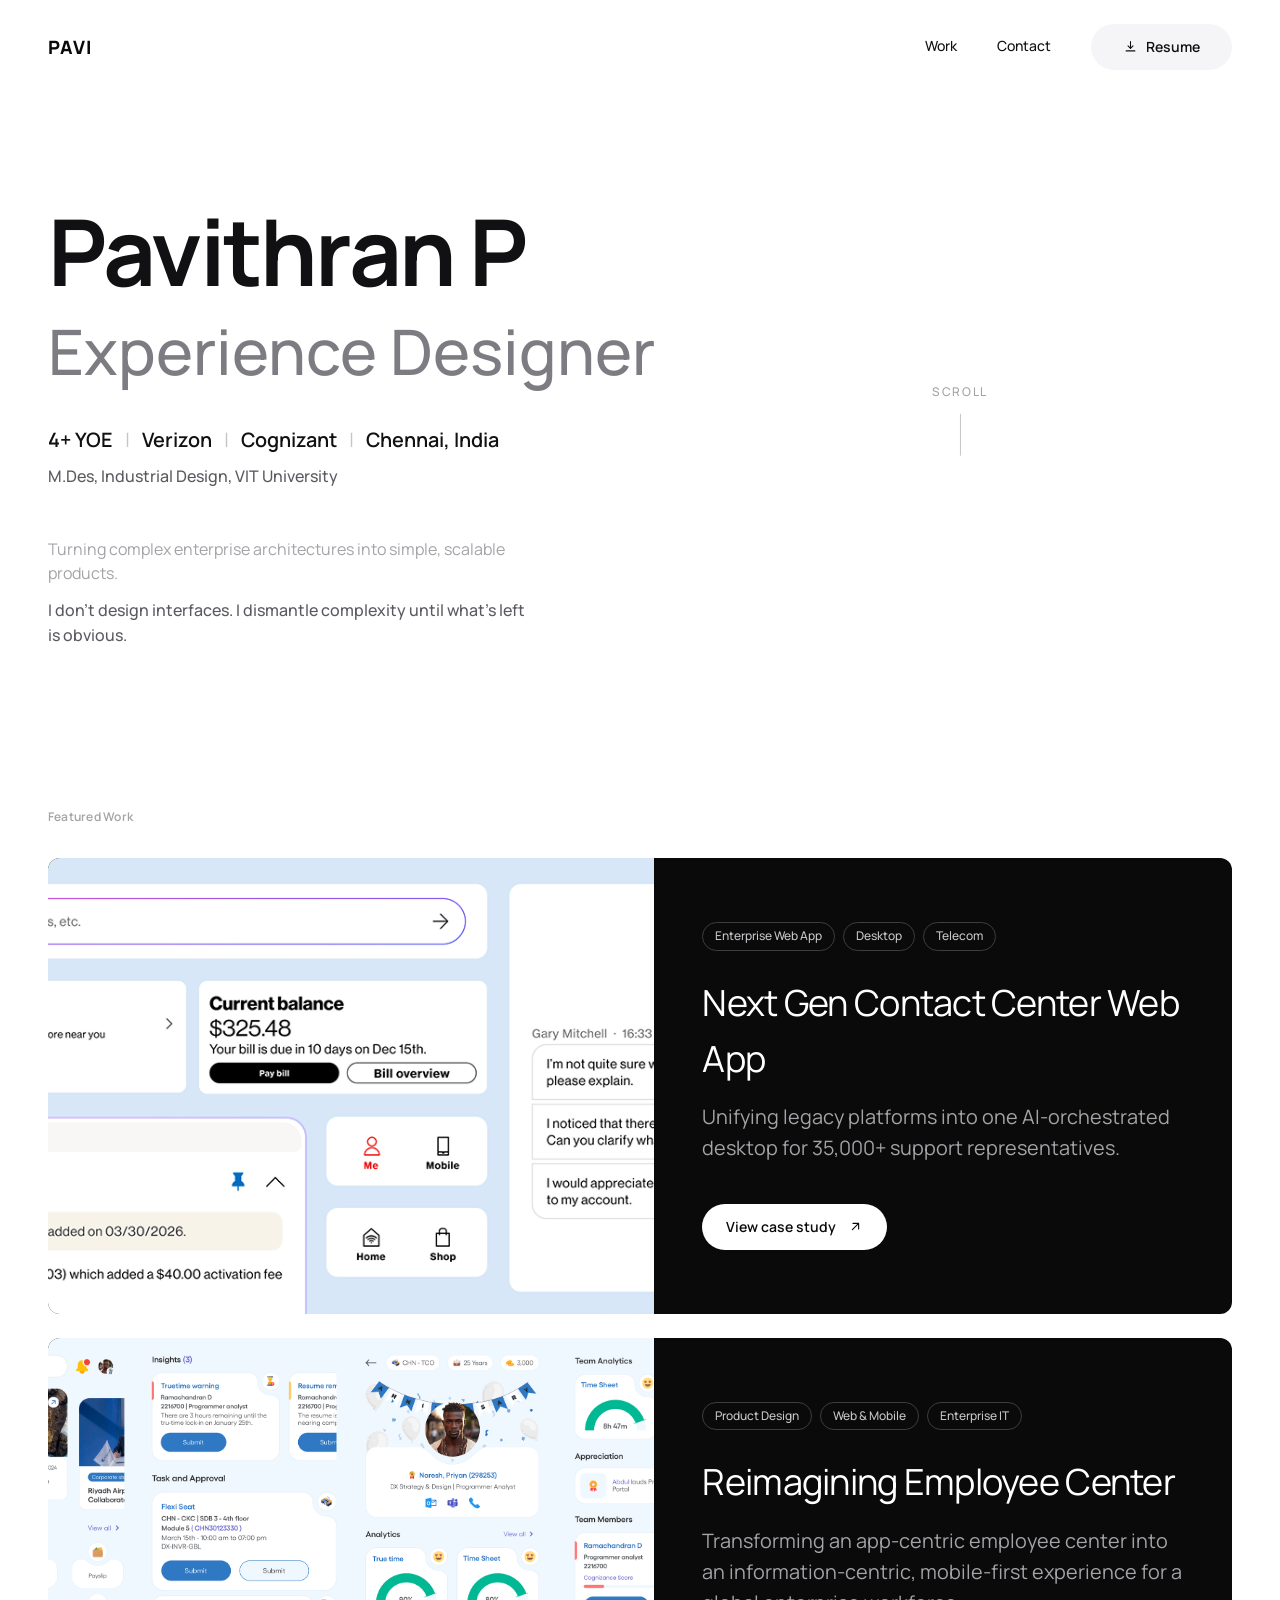
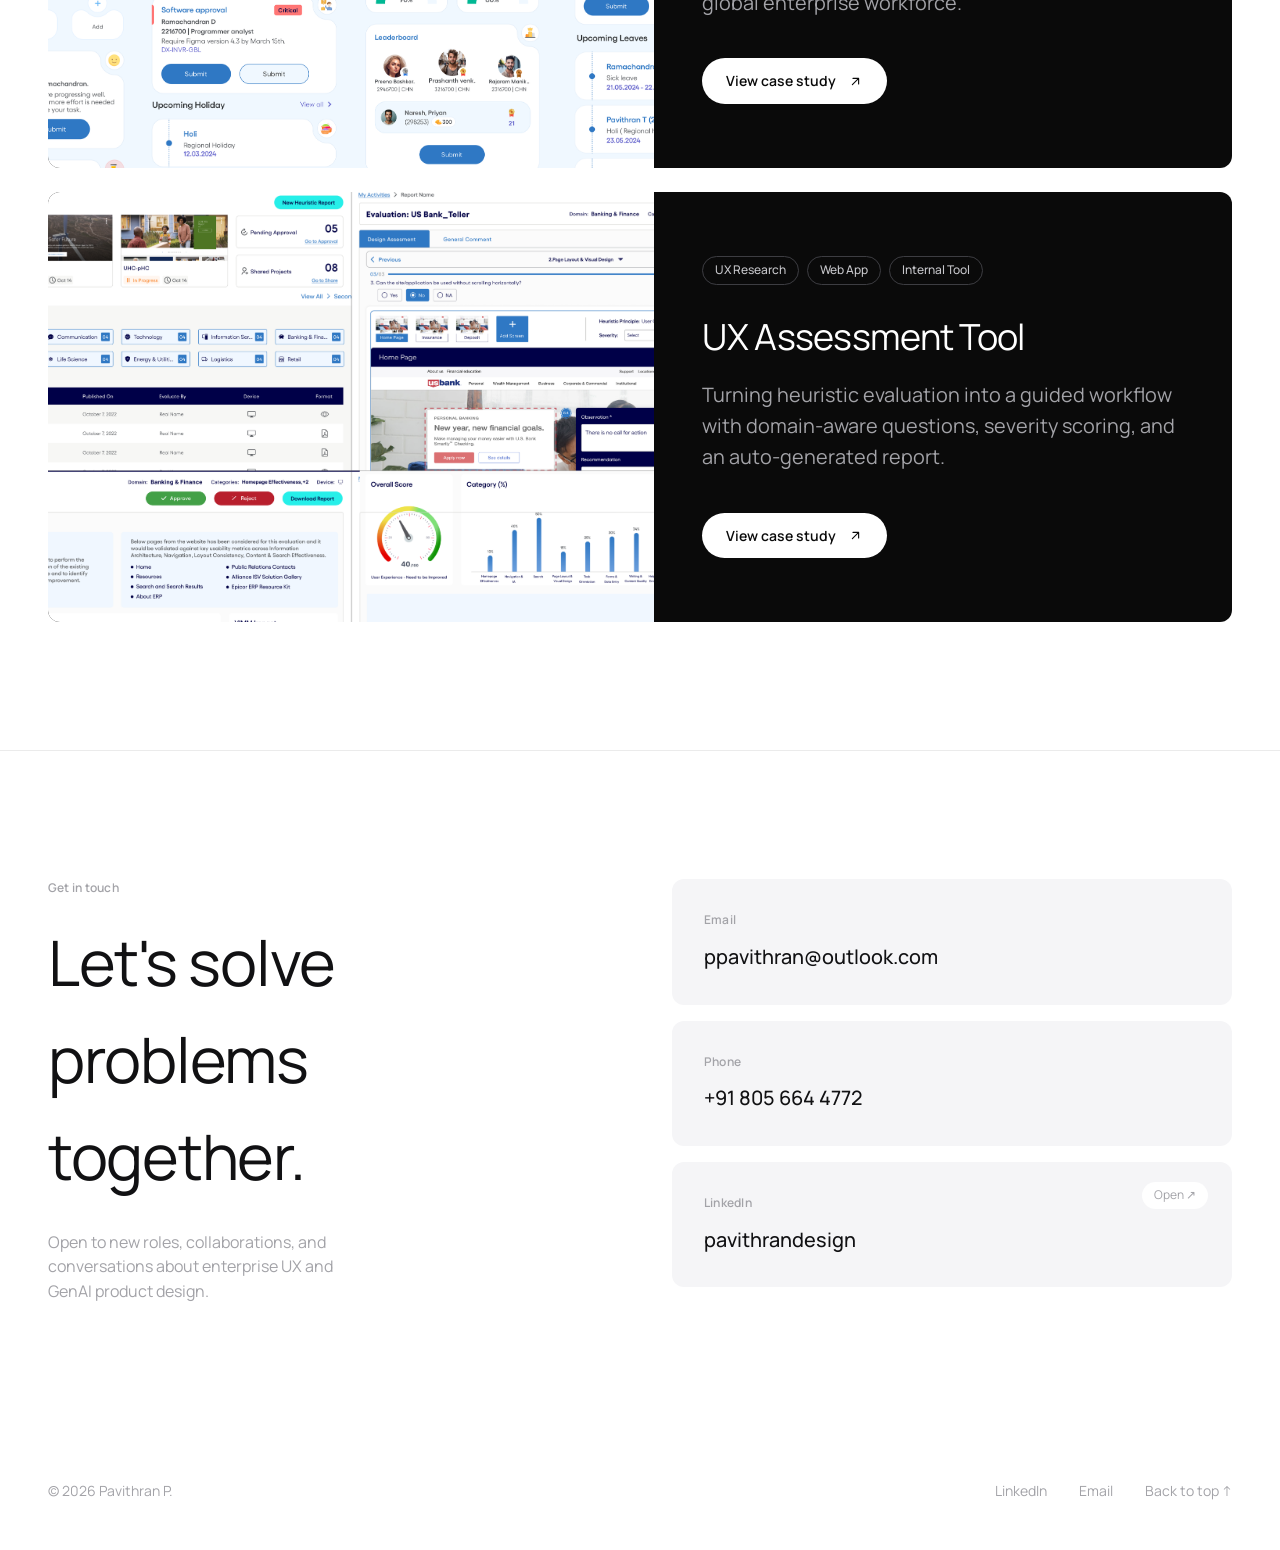
==== commit e87fc060: "Fix: correct college name to VIT University on homepage Co-Authored-By: Claude Sonnet 5 <noreply@ant" ====
--- a/index.html
+++ b/index.html
@@ -47,7 +47,7 @@
         <span>Chennai, India</span>
       </div>
       <div class="fact-row fact-row-secondary">
-        <span>M.Des, Industrial Design, VIT Vellore</span>
+        <span>M.Des, Industrial Design, VIT University</span>
       </div>
     </div>
     <p class="hero-caption">Turning complex enterprise architectures into simple, scalable products.</p>
